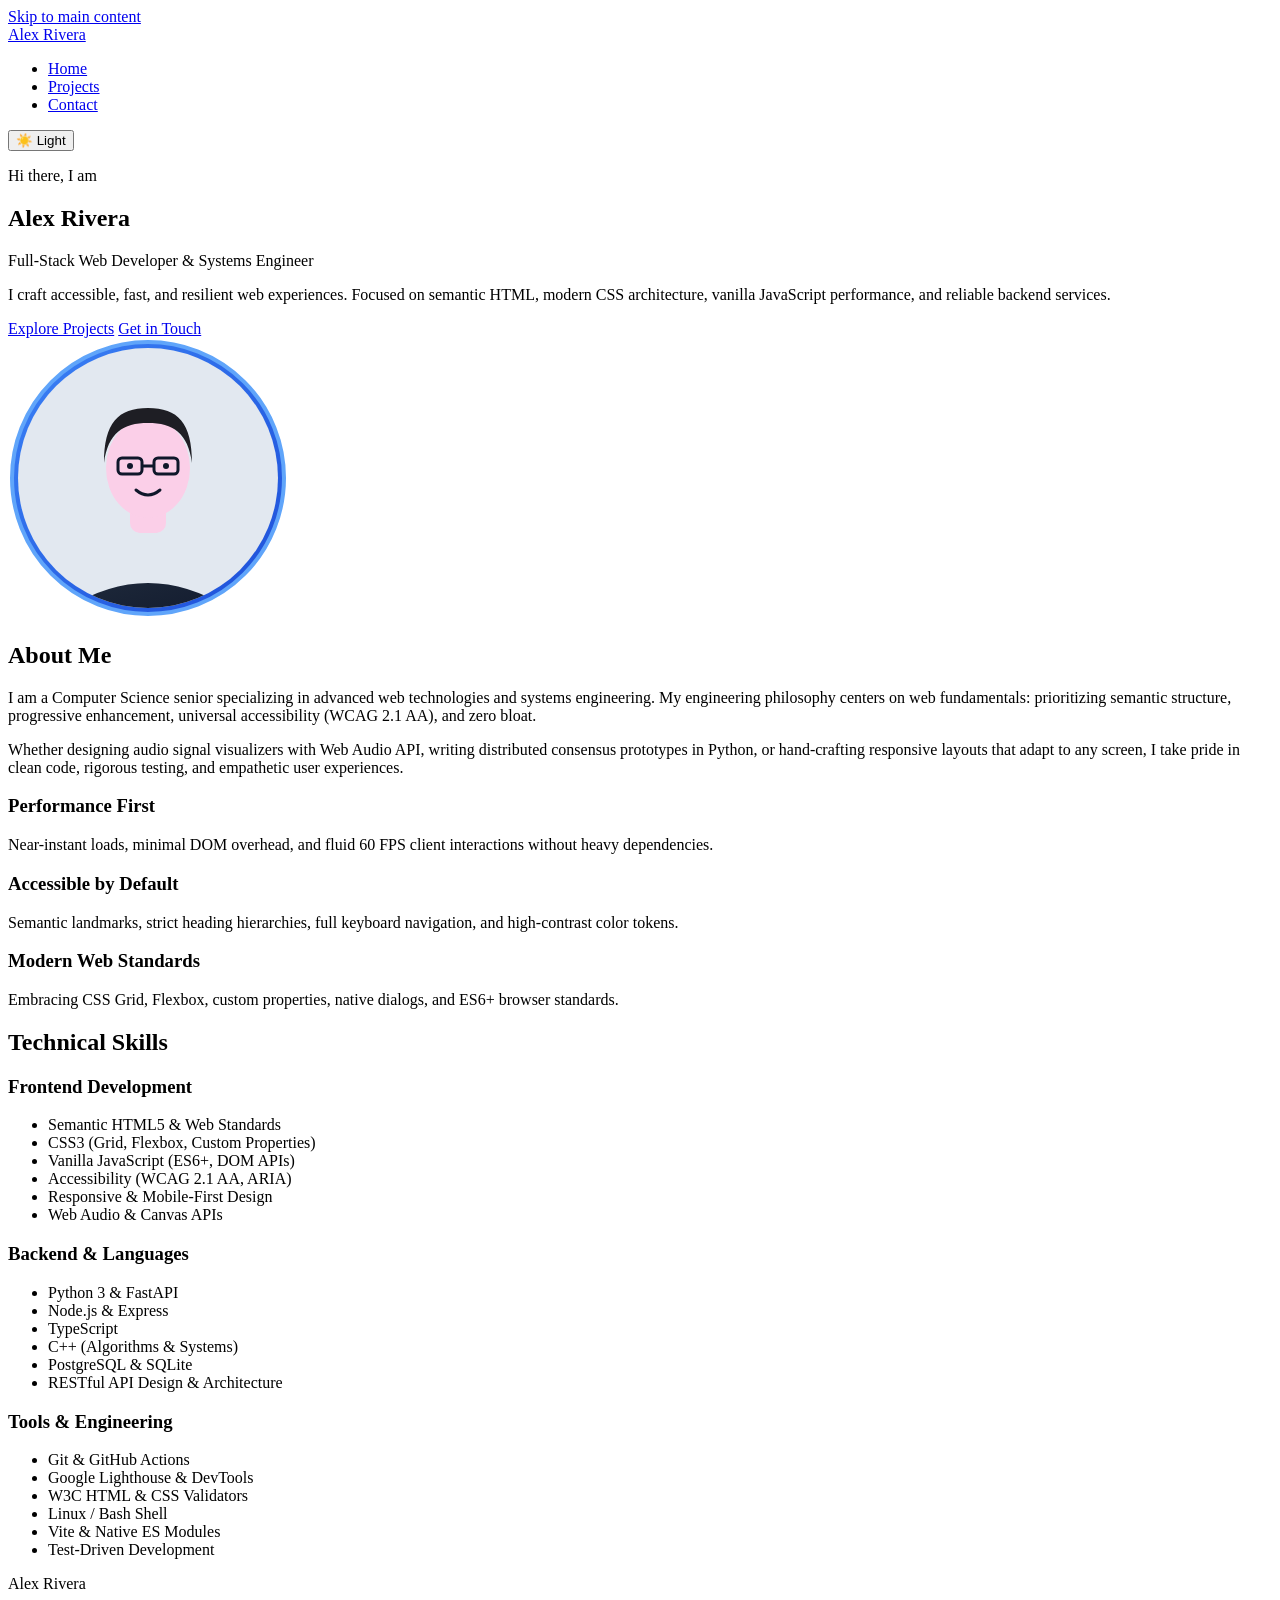
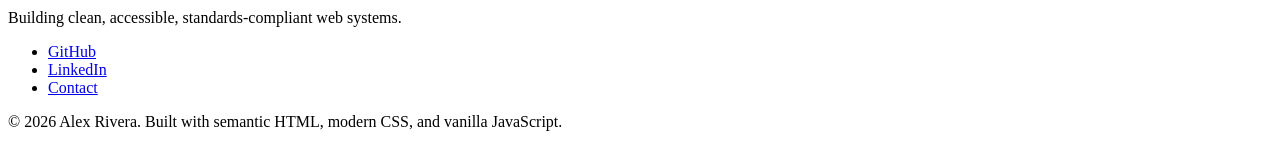
==== index.html @ 407a4083 "feat: scaffold semantic HTML structure for index, projects, and contact pages" ====
<!DOCTYPE html>
<html lang="en">
<head>
  <meta charset="UTF-8">
  <meta name="viewport" content="width=device-width, initial-scale=1.0">
  <meta name="description" content="Portfolio of Alex Rivera, Full-Stack Web Developer specializing in accessible, responsive web applications and distributed systems.">
  <title>Alex Rivera | Full-Stack Web Developer Portfolio</title>
  <link rel="stylesheet" href="css/styles.css">
  <script>
    /* Immediate theme check to prevent flash of wrong theme (FOUC) */
    (function() {
      var saved = localStorage.getItem('theme');
      var prefersDark = window.matchMedia && window.matchMedia('(prefers-color-scheme: dark)').matches;
      var theme = saved ? saved : (prefersDark ? 'dark' : 'light');
      document.documentElement.setAttribute('data-theme', theme);
    })();
  </script>
  <script src="js/theme.js" defer></script>
</head>
<body>
  <a href="#main-content" class="skip-link">Skip to main content</a>

  <header class="site-header">
    <div class="header-container">
      <a href="index.html" class="brand-logo" aria-label="Alex Rivera home page">
        <span class="brand-text">Alex Rivera</span>
      </a>
      <nav class="site-nav" aria-label="Main Navigation">
        <ul class="nav-list">
          <li class="nav-item"><a href="index.html" class="nav-link" aria-current="page">Home</a></li>
          <li class="nav-item"><a href="projects.html" class="nav-link">Projects</a></li>
          <li class="nav-item"><a href="contact.html" class="nav-link">Contact</a></li>
        </ul>
        <button type="button" id="theme-toggle" class="theme-toggle-btn" aria-label="Toggle dark mode theme" aria-pressed="false">
          <span class="theme-icon" aria-hidden="true">☀️</span>
          <span class="theme-label">Light</span>
        </button>
      </nav>
    </div>
  </header>

  <main id="main-content" class="main-content">
    <!-- Hero Section -->
    <section class="hero-section" aria-labelledby="hero-title">
      <div class="hero-container">
        <div class="hero-content">
          <p class="hero-greeting">Hi there, I am</p>
          <h1 id="hero-title" class="hero-title">Alex Rivera</h1>
          <p class="hero-subtitle">Full-Stack Web Developer &amp; Systems Engineer</p>
          <p class="hero-description">
            I craft accessible, fast, and resilient web experiences. Focused on semantic HTML, modern CSS architecture, vanilla JavaScript performance, and reliable backend services.
          </p>
          <div class="hero-actions">
            <a href="projects.html" class="btn btn-primary">Explore Projects</a>
            <a href="contact.html" class="btn btn-secondary">Get in Touch</a>
          </div>
        </div>
        <div class="hero-media">
          <img src="assets/images/profile.svg" alt="Portrait illustration of Alex Rivera wearing glasses and smiling" class="profile-image" width="280" height="280" loading="eager">
        </div>
      </div>
    </section>

    <!-- About Me Section -->
    <section class="about-section" aria-labelledby="about-heading">
      <div class="section-container">
        <h2 id="about-heading" class="section-title">About Me</h2>
        <div class="about-grid">
          <div class="about-text">
            <p>
              I am a Computer Science senior specializing in advanced web technologies and systems engineering. My engineering philosophy centers on web fundamentals: prioritizing semantic structure, progressive enhancement, universal accessibility (WCAG 2.1 AA), and zero bloat.
            </p>
            <p>
              Whether designing audio signal visualizers with Web Audio API, writing distributed consensus prototypes in Python, or hand-crafting responsive layouts that adapt to any screen, I take pride in clean code, rigorous testing, and empathetic user experiences.
            </p>
          </div>
          <div class="about-highlights">
            <article class="highlight-card">
              <h3 class="highlight-title">Performance First</h3>
              <p class="highlight-desc">Near-instant loads, minimal DOM overhead, and fluid 60 FPS client interactions without heavy dependencies.</p>
            </article>
            <article class="highlight-card">
              <h3 class="highlight-title">Accessible by Default</h3>
              <p class="highlight-desc">Semantic landmarks, strict heading hierarchies, full keyboard navigation, and high-contrast color tokens.</p>
            </article>
            <article class="highlight-card">
              <h3 class="highlight-title">Modern Web Standards</h3>
              <p class="highlight-desc">Embracing CSS Grid, Flexbox, custom properties, native dialogs, and ES6+ browser standards.</p>
            </article>
          </div>
        </div>
      </div>
    </section>

    <!-- Skills Section -->
    <section class="skills-section" aria-labelledby="skills-heading">
      <div class="section-container">
        <h2 id="skills-heading" class="section-title">Technical Skills</h2>
        <div class="skills-grid">
          <article class="skill-category">
            <h3 class="skill-category-title">Frontend Development</h3>
            <ul class="skill-list">
              <li class="skill-item">Semantic HTML5 &amp; Web Standards</li>
              <li class="skill-item">CSS3 (Grid, Flexbox, Custom Properties)</li>
              <li class="skill-item">Vanilla JavaScript (ES6+, DOM APIs)</li>
              <li class="skill-item">Accessibility (WCAG 2.1 AA, ARIA)</li>
              <li class="skill-item">Responsive &amp; Mobile-First Design</li>
              <li class="skill-item">Web Audio &amp; Canvas APIs</li>
            </ul>
          </article>
          <article class="skill-category">
            <h3 class="skill-category-title">Backend &amp; Languages</h3>
            <ul class="skill-list">
              <li class="skill-item">Python 3 &amp; FastAPI</li>
              <li class="skill-item">Node.js &amp; Express</li>
              <li class="skill-item">TypeScript</li>
              <li class="skill-item">C++ (Algorithms &amp; Systems)</li>
              <li class="skill-item">PostgreSQL &amp; SQLite</li>
              <li class="skill-item">RESTful API Design &amp; Architecture</li>
            </ul>
          </article>
          <article class="skill-category">
            <h3 class="skill-category-title">Tools &amp; Engineering</h3>
            <ul class="skill-list">
              <li class="skill-item">Git &amp; GitHub Actions</li>
              <li class="skill-item">Google Lighthouse &amp; DevTools</li>
              <li class="skill-item">W3C HTML &amp; CSS Validators</li>
              <li class="skill-item">Linux / Bash Shell</li>
              <li class="skill-item">Vite &amp; Native ES Modules</li>
              <li class="skill-item">Test-Driven Development</li>
            </ul>
          </article>
        </div>
      </div>
    </section>
  </main>

  <footer class="site-footer">
    <div class="footer-container">
      <div class="footer-info">
        <p class="footer-title">Alex Rivera</p>
        <p class="footer-tagline">Building clean, accessible, standards-compliant web systems.</p>
      </div>
      <nav class="footer-nav" aria-label="Social and External Links">
        <ul class="footer-links">
          <li><a href="https://github.com" target="_blank" rel="noopener noreferrer" class="footer-link">GitHub</a></li>
          <li><a href="https://linkedin.com" target="_blank" rel="noopener noreferrer" class="footer-link">LinkedIn</a></li>
          <li><a href="contact.html" class="footer-link">Contact</a></li>
        </ul>
      </nav>
      <div class="footer-copy">
        <p>&copy; 2026 Alex Rivera. Built with semantic HTML, modern CSS, and vanilla JavaScript.</p>
      </div>
    </div>
  </footer>
</body>
</html>
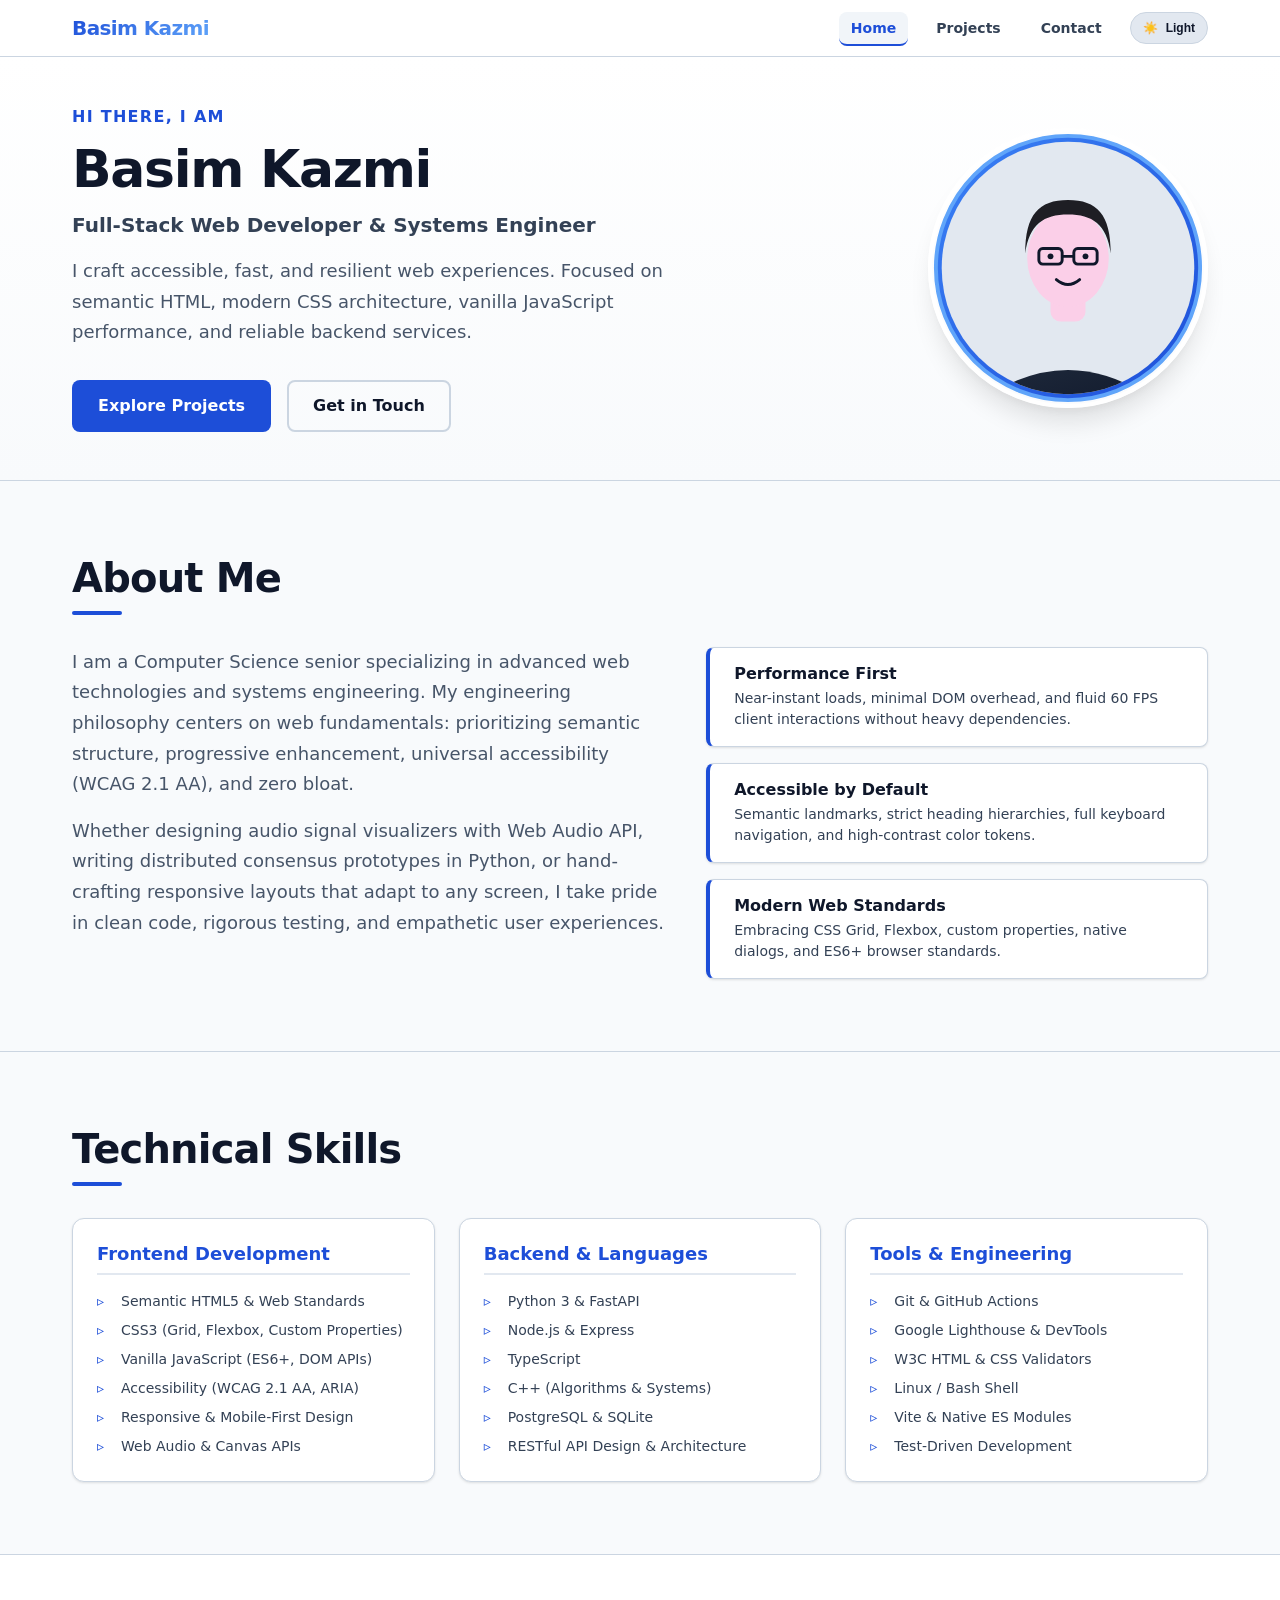
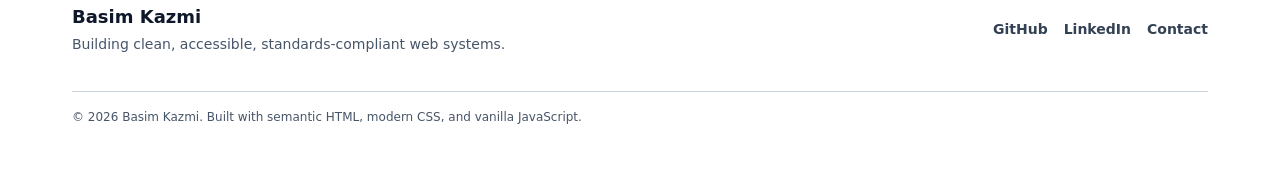
==== commit 517ebf47: "docs: personalize portfolio identity for Basim Kazmi and update repository URLs" ====
--- a/index.html
+++ b/index.html
@@ -3,8 +3,8 @@
 <head>
   <meta charset="UTF-8">
   <meta name="viewport" content="width=device-width, initial-scale=1.0">
-  <meta name="description" content="Portfolio of Alex Rivera, Full-Stack Web Developer specializing in accessible, responsive web applications and distributed systems.">
-  <title>Alex Rivera | Full-Stack Web Developer Portfolio</title>
+  <meta name="description" content="Portfolio of Basim Kazmi, Full-Stack Web Developer specializing in accessible, responsive web applications and distributed systems.">
+  <title>Basim Kazmi | Full-Stack Web Developer Portfolio</title>
   <link rel="stylesheet" href="css/styles.css">
   <script>
     /* Immediate theme check to prevent flash of wrong theme (FOUC) */
@@ -22,8 +22,8 @@
 
   <header class="site-header">
     <div class="header-container">
-      <a href="index.html" class="brand-logo" aria-label="Alex Rivera home page">
-        <span class="brand-text">Alex Rivera</span>
+      <a href="index.html" class="brand-logo" aria-label="Basim Kazmi home page">
+        <span class="brand-text">Basim Kazmi</span>
       </a>
       <nav class="site-nav" aria-label="Main Navigation">
         <ul class="nav-list">
@@ -45,7 +45,7 @@
       <div class="hero-container">
         <div class="hero-content">
           <p class="hero-greeting">Hi there, I am</p>
-          <h1 id="hero-title" class="hero-title">Alex Rivera</h1>
+          <h1 id="hero-title" class="hero-title">Basim Kazmi</h1>
           <p class="hero-subtitle">Full-Stack Web Developer &amp; Systems Engineer</p>
           <p class="hero-description">
             I craft accessible, fast, and resilient web experiences. Focused on semantic HTML, modern CSS architecture, vanilla JavaScript performance, and reliable backend services.
@@ -56,7 +56,7 @@
           </div>
         </div>
         <div class="hero-media">
-          <img src="assets/images/profile.svg" alt="Portrait illustration of Alex Rivera wearing glasses and smiling" class="profile-image" width="280" height="280" loading="eager">
+          <img src="assets/images/profile.svg" alt="Portrait illustration of Basim Kazmi wearing glasses and smiling" class="profile-image" width="280" height="280" loading="eager">
         </div>
       </div>
     </section>
@@ -138,7 +138,7 @@
   <footer class="site-footer">
     <div class="footer-container">
       <div class="footer-info">
-        <p class="footer-title">Alex Rivera</p>
+        <p class="footer-title">Basim Kazmi</p>
         <p class="footer-tagline">Building clean, accessible, standards-compliant web systems.</p>
       </div>
       <nav class="footer-nav" aria-label="Social and External Links">
@@ -149,7 +149,7 @@
         </ul>
       </nav>
       <div class="footer-copy">
-        <p>&copy; 2026 Alex Rivera. Built with semantic HTML, modern CSS, and vanilla JavaScript.</p>
+        <p>&copy; 2026 Basim Kazmi. Built with semantic HTML, modern CSS, and vanilla JavaScript.</p>
       </div>
     </div>
   </footer>
--- a/css/styles.css
+++ b/css/styles.css
@@ -0,0 +1,1293 @@
+/* ==========================================================================
+   CS-554 Assignment 1: Responsive Developer Portfolio
+   Single Shared Stylesheet: Mobile-First, Accessible, Theme-Aware
+   ========================================================================== */
+
+/* --------------------------------------------------------------------------
+   1. CSS Reset & Box Sizing
+   -------------------------------------------------------------------------- */
+*, *::before, *::after {
+  box-sizing: border-box;
+}
+
+* {
+  margin: 0;
+  padding: 0;
+}
+
+html {
+  font-size: 100%;
+  scroll-behavior: smooth;
+  -webkit-text-size-adjust: 100%;
+}
+
+/* --------------------------------------------------------------------------
+   2. Design Tokens & CSS Custom Properties (:root / Light Theme)
+   -------------------------------------------------------------------------- */
+:root {
+  /* Color Palette - Light Mode (WCAG AAA/AA Compliant) */
+  --color-bg: #f8fafc;
+  --color-surface: #ffffff;
+  --color-surface-hover: #f1f5f9;
+  --color-surface-muted: #e2e8f0;
+  --color-border: #cbd5e1;
+  --color-border-hover: #94a3b8;
+  
+  --color-text: #0f172a;           /* 15.6:1 contrast on #ffffff (Passes AAA) */
+  --color-text-muted: #334155;     /* 7.5:1 contrast on #ffffff (Passes AAA) */
+  --color-text-subtle: #475569;    /* 4.8:1 contrast on #ffffff (Passes AA) */
+  
+  --color-primary: #1d4ed8;        /* 5.2:1 contrast on #ffffff (Passes AA) */
+  --color-primary-hover: #1e40af;
+  --color-primary-contrast: #ffffff;
+  
+  --color-secondary: #0f172a;
+  --color-secondary-hover: #1e293b;
+  --color-secondary-contrast: #ffffff;
+
+  --color-badge-bg: #e0f2fe;
+  --color-badge-text: #0369a1;     /* 4.9:1 contrast on #e0f2fe */
+  --color-badge-border: #bae6fd;
+
+  --color-focus: #2563eb;
+  --color-focus-ring: rgba(37, 99, 235, 0.4);
+
+  --color-error: #b91c1c;          /* 5.9:1 contrast on #ffffff */
+  --color-error-bg: #fef2f2;
+  --color-error-border: #f87171;
+
+  --color-success: #15803d;        /* 4.9:1 contrast on #ffffff */
+  --color-success-bg: #f0fdf4;
+  --color-success-border: #86efac;
+
+  /* Typography Scale */
+  --font-family-base: system-ui, -apple-system, BlinkMacSystemFont, 'Segoe UI', Roboto, Oxygen, Ubuntu, Cantarell, sans-serif;
+  --font-family-mono: ui-monospace, SFMono-Regular, Menlo, Monaco, Consolas, monospace;
+
+  --font-size-xs: 0.75rem;    /* 12px */
+  --font-size-sm: 0.875rem;   /* 14px */
+  --font-size-md: 1rem;       /* 16px */
+  --font-size-lg: 1.125rem;   /* 18px */
+  --font-size-xl: 1.25rem;    /* 20px */
+  --font-size-2xl: 1.5rem;    /* 24px */
+  --font-size-3xl: 1.875rem;  /* 30px */
+
+  --line-height-tight: 1.25;
+  --line-height-normal: 1.5;
+  --line-height-relaxed: 1.7;
+
+  /* Spacing Scale */
+  --space-2xs: 0.25rem; /* 4px */
+  --space-xs: 0.5rem;   /* 8px */
+  --space-sm: 0.75rem;  /* 12px */
+  --space-md: 1rem;     /* 16px */
+  --space-lg: 1.5rem;   /* 24px */
+  --space-xl: 2rem;     /* 32px */
+  --space-2xl: 3rem;    /* 48px */
+  --space-3xl: 4.5rem;  /* 72px */
+
+  /* Border Radii */
+  --radius-sm: 0.375rem;  /* 6px */
+  --radius-md: 0.5rem;    /* 8px */
+  --radius-lg: 0.75rem;   /* 12px */
+  --radius-xl: 1rem;      /* 16px */
+  --radius-full: 9999px;
+
+  /* Shadows */
+  --shadow-sm: 0 1px 3px rgba(0, 0, 0, 0.08), 0 1px 2px rgba(0, 0, 0, 0.04);
+  --shadow-md: 0 4px 6px -1px rgba(0, 0, 0, 0.08), 0 2px 4px -2px rgba(0, 0, 0, 0.04);
+  --shadow-lg: 0 10px 15px -3px rgba(0, 0, 0, 0.08), 0 4px 6px -4px rgba(0, 0, 0, 0.04);
+  --shadow-xl: 0 20px 25px -5px rgba(0, 0, 0, 0.1), 0 8px 10px -6px rgba(0, 0, 0, 0.06);
+
+  /* Transitions */
+  --transition-fast: 150ms ease;
+  --transition-normal: 250ms ease;
+
+  /* Layout */
+  --container-max: 1200px;
+}
+
+/* --------------------------------------------------------------------------
+   3. Dark Mode Theme Tokens (OS Preference & Manual Override)
+   -------------------------------------------------------------------------- */
+@media (prefers-color-scheme: dark) {
+  :root:not([data-theme="light"]) {
+    --color-bg: #0b0f19;
+    --color-surface: #131b2e;
+    --color-surface-hover: #1c2742;
+    --color-surface-muted: #1e293b;
+    --color-border: #2e3a59;
+    --color-border-hover: #475569;
+
+    --color-text: #f8fafc;          /* 16:1 contrast on #131b2e */
+    --color-text-muted: #cbd5e1;    /* 11:1 contrast on #131b2e */
+    --color-text-subtle: #94a3b8;   /* 5.6:1 contrast on #131b2e */
+
+    --color-primary: #3b82f6;       /* 4.8:1 contrast on #0b0f19 */
+    --color-primary-hover: #60a5fa;
+    --color-primary-contrast: #0b0f19;
+
+    --color-secondary: #f8fafc;
+    --color-secondary-hover: #e2e8f0;
+    --color-secondary-contrast: #0f172a;
+
+    --color-badge-bg: #1e3a8a;
+    --color-badge-text: #bfdbfe;
+    --color-badge-border: #2563eb;
+
+    --color-focus: #60a5fa;
+    --color-focus-ring: rgba(96, 165, 250, 0.4);
+
+    --color-error: #f87171;
+    --color-error-bg: #450a0a;
+    --color-error-border: #ef4444;
+
+    --color-success: #4ade80;
+    --color-success-bg: #052e16;
+    --color-success-border: #22c55e;
+
+    --shadow-sm: 0 1px 3px rgba(0, 0, 0, 0.3);
+    --shadow-md: 0 4px 6px -1px rgba(0, 0, 0, 0.3);
+    --shadow-lg: 0 10px 15px -3px rgba(0, 0, 0, 0.4);
+    --shadow-xl: 0 20px 25px -5px rgba(0, 0, 0, 0.5);
+  }
+}
+
+/* Explicit data-theme attribute overrides */
+[data-theme="dark"] {
+  --color-bg: #0b0f19;
+  --color-surface: #131b2e;
+  --color-surface-hover: #1c2742;
+  --color-surface-muted: #1e293b;
+  --color-border: #2e3a59;
+  --color-border-hover: #475569;
+
+  --color-text: #f8fafc;
+  --color-text-muted: #cbd5e1;
+  --color-text-subtle: #94a3b8;
+
+  --color-primary: #3b82f6;
+  --color-primary-hover: #60a5fa;
+  --color-primary-contrast: #0b0f19;
+
+  --color-secondary: #f8fafc;
+  --color-secondary-hover: #e2e8f0;
+  --color-secondary-contrast: #0f172a;
+
+  --color-badge-bg: #1e3a8a;
+  --color-badge-text: #bfdbfe;
+  --color-badge-border: #2563eb;
+
+  --color-focus: #60a5fa;
+  --color-focus-ring: rgba(96, 165, 250, 0.4);
+
+  --color-error: #f87171;
+  --color-error-bg: #450a0a;
+  --color-error-border: #ef4444;
+
+  --color-success: #4ade80;
+  --color-success-bg: #052e16;
+  --color-success-border: #22c55e;
+
+  --shadow-sm: 0 1px 3px rgba(0, 0, 0, 0.3);
+  --shadow-md: 0 4px 6px -1px rgba(0, 0, 0, 0.3);
+  --shadow-lg: 0 10px 15px -3px rgba(0, 0, 0, 0.4);
+  --shadow-xl: 0 20px 25px -5px rgba(0, 0, 0, 0.5);
+}
+
+[data-theme="light"] {
+  --color-bg: #f8fafc;
+  --color-surface: #ffffff;
+  --color-surface-hover: #f1f5f9;
+  --color-surface-muted: #e2e8f0;
+  --color-border: #cbd5e1;
+  --color-border-hover: #94a3b8;
+
+  --color-text: #0f172a;
+  --color-text-muted: #334155;
+  --color-text-subtle: #475569;
+
+  --color-primary: #1d4ed8;
+  --color-primary-hover: #1e40af;
+  --color-primary-contrast: #ffffff;
+
+  --color-secondary: #0f172a;
+  --color-secondary-hover: #1e293b;
+  --color-secondary-contrast: #ffffff;
+
+  --color-badge-bg: #e0f2fe;
+  --color-badge-text: #0369a1;
+  --color-badge-border: #bae6fd;
+
+  --color-focus: #2563eb;
+  --color-focus-ring: rgba(37, 99, 235, 0.4);
+
+  --color-error: #b91c1c;
+  --color-error-bg: #fef2f2;
+  --color-error-border: #f87171;
+
+  --color-success: #15803d;
+  --color-success-bg: #f0fdf4;
+  --color-success-border: #86efac;
+
+  --shadow-sm: 0 1px 3px rgba(0, 0, 0, 0.08), 0 1px 2px rgba(0, 0, 0, 0.04);
+  --shadow-md: 0 4px 6px -1px rgba(0, 0, 0, 0.08), 0 2px 4px -2px rgba(0, 0, 0, 0.04);
+  --shadow-lg: 0 10px 15px -3px rgba(0, 0, 0, 0.08), 0 4px 6px -4px rgba(0, 0, 0, 0.04);
+  --shadow-xl: 0 20px 25px -5px rgba(0, 0, 0, 0.1), 0 8px 10px -6px rgba(0, 0, 0, 0.06);
+}
+
+/* --------------------------------------------------------------------------
+   4. Global Base Styles
+   -------------------------------------------------------------------------- */
+body {
+  font-family: var(--font-family-base);
+  font-size: var(--font-size-md);
+  line-height: var(--line-height-normal);
+  color: var(--color-text);
+  background-color: var(--color-bg);
+  min-height: 100vh;
+  display: flex;
+  flex-direction: column;
+  transition: background-color var(--transition-normal), color var(--transition-normal);
+  overflow-x: hidden;
+}
+
+/* Accessible Skip Link */
+.skip-link {
+  position: absolute;
+  top: -100px;
+  left: var(--space-md);
+  background-color: var(--color-primary);
+  color: var(--color-primary-contrast);
+  padding: var(--space-sm) var(--space-lg);
+  font-weight: 600;
+  border-radius: var(--radius-md);
+  z-index: 9999;
+  text-decoration: none;
+  transition: top var(--transition-fast);
+}
+
+.skip-link:focus-visible {
+  top: var(--space-md);
+  outline: 3px solid var(--color-text);
+  outline-offset: 3px;
+}
+
+/* Focus Visible Styling */
+:focus-visible {
+  outline: 3px solid var(--color-focus);
+  outline-offset: 3px;
+}
+
+/* Images & Media */
+img, svg {
+  max-width: 100%;
+  height: auto;
+  display: block;
+}
+
+/* Heading Typography */
+h1, h2, h3, h4, h5, h6 {
+  color: var(--color-text);
+  line-height: var(--line-height-tight);
+  font-weight: 700;
+}
+
+/* Fluid Heading Sizes */
+.hero-title {
+  font-size: clamp(2rem, 5vw, 3.25rem);
+  letter-spacing: -0.025em;
+}
+
+.page-title,
+.section-title {
+  font-size: clamp(1.75rem, 4vw, 2.5rem);
+  letter-spacing: -0.02em;
+}
+
+/* Layout Containers */
+.section-container,
+.header-container,
+.footer-container {
+  width: 100%;
+  max-width: var(--container-max);
+  margin-left: auto;
+  margin-right: auto;
+  padding-left: var(--space-md);
+  padding-right: var(--space-md);
+}
+
+@media (min-width: 640px) {
+  .section-container,
+  .header-container,
+  .footer-container {
+    padding-left: var(--space-xl);
+    padding-right: var(--space-xl);
+  }
+}
+
+.main-content {
+  flex: 1 0 auto;
+  width: 100%;
+}
+
+/* --------------------------------------------------------------------------
+   5. Site Header & Navigation (Flexbox)
+   -------------------------------------------------------------------------- */
+.site-header {
+  background-color: var(--color-surface);
+  border-bottom: 1px solid var(--color-border);
+  position: sticky;
+  top: 0;
+  z-index: 1000;
+  transition: background-color var(--transition-normal), border-color var(--transition-normal);
+}
+
+.header-container {
+  display: flex;
+  align-items: center;
+  justify-content: space-between;
+  padding-top: var(--space-sm);
+  padding-bottom: var(--space-sm);
+  gap: var(--space-md);
+  flex-wrap: wrap;
+}
+
+.brand-logo {
+  text-decoration: none;
+  color: var(--color-text);
+  font-weight: 800;
+  font-size: var(--font-size-xl);
+  letter-spacing: -0.03em;
+  display: inline-flex;
+  align-items: center;
+  gap: var(--space-xs);
+}
+
+.brand-text {
+  background: linear-gradient(135deg, var(--color-primary), #60a5fa);
+  -webkit-background-clip: text;
+  -webkit-text-fill-color: transparent;
+}
+
+.site-nav {
+  display: flex;
+  align-items: center;
+  gap: var(--space-md);
+  flex-wrap: wrap;
+}
+
+.nav-list {
+  display: flex;
+  align-items: center;
+  list-style: none;
+  gap: var(--space-xs);
+}
+
+@media (min-width: 640px) {
+  .nav-list {
+    gap: var(--space-md);
+  }
+}
+
+.nav-link {
+  text-decoration: none;
+  color: var(--color-text-muted);
+  font-weight: 600;
+  font-size: var(--font-size-sm);
+  padding: var(--space-xs) var(--space-sm);
+  border-radius: var(--radius-md);
+  transition: color var(--transition-fast), background-color var(--transition-fast);
+}
+
+.nav-link:hover {
+  color: var(--color-primary);
+  background-color: var(--color-surface-hover);
+}
+
+.nav-link[aria-current="page"] {
+  color: var(--color-primary);
+  background-color: var(--color-surface-hover);
+  border-bottom: 2px solid var(--color-primary);
+}
+
+/* Theme Toggle Button */
+.theme-toggle-btn {
+  display: inline-flex;
+  align-items: center;
+  gap: var(--space-xs);
+  background-color: var(--color-surface-muted);
+  border: 1px solid var(--color-border);
+  color: var(--color-text);
+  font-size: var(--font-size-xs);
+  font-weight: 600;
+  padding: var(--space-xs) var(--space-sm);
+  border-radius: var(--radius-full);
+  cursor: pointer;
+  transition: background-color var(--transition-fast), border-color var(--transition-fast);
+}
+
+.theme-toggle-btn:hover {
+  background-color: var(--color-surface-hover);
+  border-color: var(--color-border-hover);
+}
+
+/* --------------------------------------------------------------------------
+   6. Buttons & Shared Components
+   -------------------------------------------------------------------------- */
+.btn {
+  display: inline-flex;
+  align-items: center;
+  justify-content: center;
+  font-family: inherit;
+  font-size: var(--font-size-md);
+  font-weight: 600;
+  padding: var(--space-sm) var(--space-lg);
+  border-radius: var(--radius-md);
+  text-decoration: none;
+  cursor: pointer;
+  border: 2px solid transparent;
+  transition: background-color var(--transition-fast), border-color var(--transition-fast), transform var(--transition-fast);
+}
+
+.btn-primary {
+  background-color: var(--color-primary);
+  color: var(--color-primary-contrast);
+}
+
+.btn-primary:hover {
+  background-color: var(--color-primary-hover);
+}
+
+.btn-secondary {
+  background-color: transparent;
+  color: var(--color-text);
+  border-color: var(--color-border);
+}
+
+.btn-secondary:hover {
+  background-color: var(--color-surface-hover);
+  border-color: var(--color-border-hover);
+}
+
+.btn-sm {
+  font-size: var(--font-size-sm);
+  padding: var(--space-2xs) var(--space-sm);
+}
+
+/* Tech Badges */
+.tech-badge-list {
+  display: flex;
+  flex-wrap: wrap;
+  gap: var(--space-xs);
+  list-style: none;
+}
+
+.tech-badge {
+  font-size: var(--font-size-xs);
+  font-weight: 600;
+  font-family: var(--font-family-mono);
+  background-color: var(--color-badge-bg);
+  color: var(--color-badge-text);
+  border: 1px solid var(--color-badge-border);
+  padding: 0.2rem 0.55rem;
+  border-radius: var(--radius-sm);
+}
+
+/* --------------------------------------------------------------------------
+   7. Home Page (`index.html`) Layout
+   -------------------------------------------------------------------------- */
+.hero-section {
+  padding-top: var(--space-2xl);
+  padding-bottom: var(--space-2xl);
+  background: linear-gradient(180deg, var(--color-surface) 0%, var(--color-bg) 100%);
+  border-bottom: 1px solid var(--color-border);
+}
+
+.hero-container {
+  width: 100%;
+  max-width: var(--container-max);
+  margin-left: auto;
+  margin-right: auto;
+  padding-left: var(--space-md);
+  padding-right: var(--space-md);
+  display: flex;
+  flex-direction: column-reverse;
+  align-items: center;
+  gap: var(--space-xl);
+}
+
+@media (min-width: 768px) {
+  .hero-container {
+    flex-direction: row;
+    justify-content: space-between;
+    padding-left: var(--space-xl);
+    padding-right: var(--space-xl);
+  }
+
+  .hero-content {
+    flex: 1 1 60%;
+  }
+
+  .hero-media {
+    flex: 0 0 280px;
+  }
+}
+
+.hero-greeting {
+  font-size: var(--font-size-md);
+  font-weight: 600;
+  color: var(--color-primary);
+  text-transform: uppercase;
+  letter-spacing: 0.08em;
+  margin-bottom: var(--space-xs);
+}
+
+.hero-subtitle {
+  font-size: var(--font-size-xl);
+  font-weight: 600;
+  color: var(--color-text-muted);
+  margin-top: var(--space-xs);
+  margin-bottom: var(--space-md);
+}
+
+.hero-description {
+  font-size: var(--font-size-lg);
+  color: var(--color-text-subtle);
+  line-height: var(--line-height-relaxed);
+  max-width: 620px;
+  margin-bottom: var(--space-xl);
+}
+
+.hero-actions {
+  display: flex;
+  flex-wrap: wrap;
+  gap: var(--space-md);
+}
+
+.hero-media {
+  display: flex;
+  justify-content: center;
+  align-items: center;
+}
+
+.profile-image {
+  border-radius: var(--radius-full);
+  box-shadow: var(--shadow-xl);
+  border: 4px solid var(--color-surface);
+}
+
+/* About Section */
+.about-section {
+  padding-top: var(--space-3xl);
+  padding-bottom: var(--space-3xl);
+  border-bottom: 1px solid var(--color-border);
+}
+
+.section-title {
+  margin-bottom: var(--space-xl);
+  position: relative;
+}
+
+.section-title::after {
+  content: "";
+  display: block;
+  width: 50px;
+  height: 4px;
+  background-color: var(--color-primary);
+  border-radius: var(--radius-full);
+  margin-top: var(--space-xs);
+}
+
+.about-grid {
+  display: grid;
+  grid-template-columns: 1fr;
+  gap: var(--space-xl);
+}
+
+@media (min-width: 768px) {
+  .about-grid {
+    grid-template-columns: 1.2fr 1fr;
+  }
+}
+
+.about-text p {
+  color: var(--color-text-subtle);
+  font-size: var(--font-size-lg);
+  line-height: var(--line-height-relaxed);
+  margin-bottom: var(--space-md);
+}
+
+.about-highlights {
+  display: flex;
+  flex-direction: column;
+  gap: var(--space-md);
+}
+
+.highlight-card {
+  background-color: var(--color-surface);
+  border: 1px solid var(--color-border);
+  border-left: 4px solid var(--color-primary);
+  border-radius: var(--radius-md);
+  padding: var(--space-md) var(--space-lg);
+  box-shadow: var(--shadow-sm);
+}
+
+.highlight-title {
+  font-size: var(--font-size-md);
+  margin-bottom: var(--space-2xs);
+  color: var(--color-text);
+}
+
+.highlight-desc {
+  font-size: var(--font-size-sm);
+  color: var(--color-text-muted);
+  line-height: var(--line-height-normal);
+}
+
+/* Skills Section */
+.skills-section {
+  padding-top: var(--space-3xl);
+  padding-bottom: var(--space-3xl);
+}
+
+.skills-grid {
+  display: grid;
+  grid-template-columns: 1fr;
+  gap: var(--space-lg);
+}
+
+@media (min-width: 640px) {
+  .skills-grid {
+    grid-template-columns: repeat(2, 1fr);
+  }
+}
+
+@media (min-width: 1024px) {
+  .skills-grid {
+    grid-template-columns: repeat(3, 1fr);
+  }
+}
+
+.skill-category {
+  background-color: var(--color-surface);
+  border: 1px solid var(--color-border);
+  border-radius: var(--radius-lg);
+  padding: var(--space-lg);
+  box-shadow: var(--shadow-sm);
+  transition: transform var(--transition-fast), box-shadow var(--transition-fast);
+}
+
+.skill-category:hover {
+  transform: translateY(-2px);
+  box-shadow: var(--shadow-md);
+}
+
+.skill-category-title {
+  font-size: var(--font-size-lg);
+  color: var(--color-primary);
+  margin-bottom: var(--space-md);
+  border-bottom: 2px solid var(--color-surface-muted);
+  padding-bottom: var(--space-xs);
+}
+
+.skill-list {
+  list-style: none;
+  display: flex;
+  flex-direction: column;
+  gap: var(--space-xs);
+}
+
+.skill-item {
+  position: relative;
+  padding-left: var(--space-lg);
+  font-size: var(--font-size-sm);
+  color: var(--color-text-muted);
+  font-weight: 500;
+}
+
+.skill-item::before {
+  content: "▹";
+  position: absolute;
+  left: 0;
+  color: var(--color-primary);
+  font-weight: bold;
+}
+
+/* --------------------------------------------------------------------------
+   8. Projects Page (`projects.html`) Layout
+   -------------------------------------------------------------------------- */
+.page-header-section {
+  padding-top: var(--space-2xl);
+  padding-bottom: var(--space-xl);
+  background-color: var(--color-surface);
+  border-bottom: 1px solid var(--color-border);
+}
+
+.page-subtitle {
+  font-size: var(--font-size-lg);
+  color: var(--color-text-subtle);
+  max-width: 760px;
+  margin-top: var(--space-xs);
+  line-height: var(--line-height-relaxed);
+}
+
+/* Filter Controls */
+.filters-section {
+  padding-top: var(--space-xl);
+  padding-bottom: var(--space-md);
+}
+
+.filters-form {
+  display: grid;
+  grid-template-columns: 1fr;
+  gap: var(--space-md);
+  background-color: var(--color-surface);
+  padding: var(--space-lg);
+  border-radius: var(--radius-lg);
+  border: 1px solid var(--color-border);
+  box-shadow: var(--shadow-sm);
+}
+
+@media (min-width: 640px) {
+  .filters-form {
+    grid-template-columns: 2fr 1fr;
+  }
+}
+
+.filter-group {
+  display: flex;
+  flex-direction: column;
+  gap: var(--space-xs);
+}
+
+.filter-label {
+  font-size: var(--font-size-sm);
+  font-weight: 600;
+  color: var(--color-text);
+}
+
+.filter-input,
+.filter-select {
+  font-family: inherit;
+  font-size: var(--font-size-md);
+  color: var(--color-text);
+  background-color: var(--color-bg);
+  border: 1px solid var(--color-border);
+  border-radius: var(--radius-md);
+  padding: var(--space-sm) var(--space-md);
+  transition: border-color var(--transition-fast), box-shadow var(--transition-fast);
+}
+
+.filter-input:focus,
+.filter-select:focus {
+  border-color: var(--color-focus);
+  box-shadow: 0 0 0 3px var(--color-focus-ring);
+}
+
+/* Live Status Region */
+.projects-status {
+  margin-top: var(--space-md);
+  font-size: var(--font-size-sm);
+  font-weight: 600;
+  color: var(--color-text-muted);
+}
+
+/* Projects Display Section & Grid */
+.projects-display-section {
+  padding-top: var(--space-md);
+  padding-bottom: var(--space-3xl);
+}
+
+/* Responsive Project Cards Grid: Mobile-First */
+.projects-grid {
+  display: grid;
+  grid-template-columns: 1fr; /* Default < 640px: 1 column */
+  gap: var(--space-xl);
+}
+
+@media (min-width: 640px) {
+  .projects-grid {
+    grid-template-columns: repeat(2, 1fr); /* >= 640px: 2 columns */
+  }
+}
+
+@media (min-width: 1024px) {
+  .projects-grid {
+    grid-template-columns: repeat(3, 1fr); /* >= 1024px: 3 columns */
+  }
+}
+
+/* Project Card */
+.project-card {
+  background-color: var(--color-surface);
+  border: 1px solid var(--color-border);
+  border-radius: var(--radius-lg);
+  overflow: hidden;
+  box-shadow: var(--shadow-sm);
+  display: flex;
+  flex-direction: column;
+  transition: transform var(--transition-fast), box-shadow var(--transition-fast), border-color var(--transition-fast);
+}
+
+.project-card:hover {
+  transform: translateY(-4px);
+  box-shadow: var(--shadow-lg);
+  border-color: var(--color-border-hover);
+}
+
+.project-card-image {
+  width: 100%;
+  height: 200px;
+  object-fit: cover;
+  background-color: var(--color-surface-muted);
+  border-bottom: 1px solid var(--color-border);
+}
+
+.project-card-body {
+  padding: var(--space-lg);
+  display: flex;
+  flex-direction: column;
+  flex: 1 1 auto;
+}
+
+.project-card-title {
+  font-size: var(--font-size-xl);
+  color: var(--color-text);
+  margin-bottom: var(--space-xs);
+}
+
+.project-card-desc {
+  font-size: var(--font-size-sm);
+  color: var(--color-text-subtle);
+  line-height: var(--line-height-relaxed);
+  margin-bottom: var(--space-md);
+  flex-grow: 1;
+}
+
+.project-card-tech {
+  margin-bottom: var(--space-lg);
+}
+
+.project-card-actions {
+  display: flex;
+  align-items: center;
+  gap: var(--space-sm);
+  margin-top: auto;
+}
+
+/* Empty State */
+.empty-state {
+  text-align: center;
+  padding: var(--space-3xl) var(--space-md);
+  background-color: var(--color-surface);
+  border-radius: var(--radius-lg);
+  border: 2px dashed var(--color-border);
+  margin-top: var(--space-lg);
+}
+
+.empty-state-title {
+  font-size: var(--font-size-xl);
+  font-weight: 700;
+  color: var(--color-text);
+  margin-bottom: var(--space-xs);
+}
+
+.empty-state-text {
+  font-size: var(--font-size-md);
+  color: var(--color-text-subtle);
+  max-width: 500px;
+  margin-left: auto;
+  margin-right: auto;
+}
+
+/* --------------------------------------------------------------------------
+   9. Bonus Project Modal (<dialog>)
+   -------------------------------------------------------------------------- */
+.project-modal {
+  margin: auto;
+  padding: 0;
+  border: 1px solid var(--color-border);
+  border-radius: var(--radius-xl);
+  background-color: var(--color-surface);
+  color: var(--color-text);
+  box-shadow: var(--shadow-xl);
+  max-width: 600px;
+  width: calc(100% - 2rem);
+  max-height: 90vh;
+  overflow-y: auto;
+}
+
+.project-modal::backdrop {
+  background-color: rgba(15, 23, 42, 0.7);
+  backdrop-filter: blur(4px);
+}
+
+.modal-dialog-content {
+  padding: var(--space-xl);
+}
+
+.modal-header {
+  display: flex;
+  align-items: center;
+  justify-content: space-between;
+  border-bottom: 1px solid var(--color-border);
+  padding-bottom: var(--space-md);
+  margin-bottom: var(--space-md);
+}
+
+.modal-title {
+  font-size: var(--font-size-xl);
+  color: var(--color-text);
+}
+
+.modal-close-btn {
+  background: transparent;
+  border: 1px solid var(--color-border);
+  border-radius: var(--radius-md);
+  font-size: var(--font-size-xl);
+  color: var(--color-text-muted);
+  cursor: pointer;
+  line-height: 1;
+  width: 36px;
+  height: 36px;
+  display: flex;
+  align-items: center;
+  justify-content: center;
+  transition: background-color var(--transition-fast), color var(--transition-fast);
+}
+
+.modal-close-btn:hover {
+  background-color: var(--color-surface-hover);
+  color: var(--color-text);
+}
+
+.modal-body {
+  display: flex;
+  flex-direction: column;
+  gap: var(--space-md);
+}
+
+.modal-desc {
+  font-size: var(--font-size-md);
+  color: var(--color-text-muted);
+  line-height: var(--line-height-relaxed);
+}
+
+.modal-meta-grid {
+  display: grid;
+  grid-template-columns: repeat(2, 1fr);
+  gap: var(--space-sm);
+  background-color: var(--color-bg);
+  padding: var(--space-md);
+  border-radius: var(--radius-md);
+  border: 1px solid var(--color-border);
+}
+
+.modal-meta-label {
+  font-weight: 600;
+  font-size: var(--font-size-sm);
+  color: var(--color-text);
+  display: block;
+  margin-bottom: var(--space-2xs);
+}
+
+.modal-meta-value {
+  font-size: var(--font-size-sm);
+  color: var(--color-text-subtle);
+}
+
+.modal-tech-section {
+  display: flex;
+  flex-direction: column;
+  gap: var(--space-xs);
+}
+
+.modal-details-section {
+  display: flex;
+  flex-direction: column;
+  gap: var(--space-2xs);
+}
+
+.modal-extended-details {
+  font-size: var(--font-size-sm);
+  color: var(--color-text-subtle);
+  line-height: var(--line-height-relaxed);
+  background-color: var(--color-bg);
+  padding: var(--space-md);
+  border-radius: var(--radius-md);
+  border: 1px solid var(--color-border);
+}
+
+.modal-actions {
+  margin-top: var(--space-sm);
+  display: flex;
+  justify-content: flex-end;
+}
+
+/* --------------------------------------------------------------------------
+   10. Contact Page (`contact.html`) Form Layout & Validation
+   -------------------------------------------------------------------------- */
+.contact-section {
+  padding-top: var(--space-2xl);
+  padding-bottom: var(--space-3xl);
+}
+
+.contact-container {
+  max-width: 720px;
+}
+
+.contact-form {
+  background-color: var(--color-surface);
+  border: 1px solid var(--color-border);
+  border-radius: var(--radius-xl);
+  padding: var(--space-xl);
+  box-shadow: var(--shadow-md);
+  display: flex;
+  flex-direction: column;
+  gap: var(--space-lg);
+}
+
+@media (min-width: 640px) {
+  .contact-form {
+    padding: var(--space-2xl);
+  }
+}
+
+.form-group {
+  display: flex;
+  flex-direction: column;
+  gap: var(--space-xs);
+}
+
+.form-label,
+.form-legend {
+  font-size: var(--font-size-sm);
+  font-weight: 600;
+  color: var(--color-text);
+}
+
+.required-indicator {
+  color: var(--color-error);
+  font-weight: bold;
+}
+
+.form-input,
+.form-select,
+.form-textarea {
+  font-family: inherit;
+  font-size: var(--font-size-md);
+  color: var(--color-text);
+  background-color: var(--color-bg);
+  border: 1px solid var(--color-border);
+  border-radius: var(--radius-md);
+  padding: var(--space-sm) var(--space-md);
+  transition: border-color var(--transition-fast), box-shadow var(--transition-fast);
+}
+
+.form-textarea {
+  resize: vertical;
+  min-height: 120px;
+}
+
+.form-input:focus,
+.form-select:focus,
+.form-textarea:focus {
+  border-color: var(--color-focus);
+  box-shadow: 0 0 0 3px var(--color-focus-ring);
+}
+
+/* Invalid State */
+.form-input[aria-invalid="true"],
+.form-select[aria-invalid="true"],
+.form-textarea[aria-invalid="true"] {
+  border-color: var(--color-error);
+  background-color: var(--color-error-bg);
+}
+
+.form-input[aria-invalid="true"]:focus,
+.form-select[aria-invalid="true"]:focus,
+.form-textarea[aria-invalid="true"]:focus {
+  box-shadow: 0 0 0 3px rgba(239, 68, 68, 0.35);
+}
+
+/* Radio Fieldset */
+.form-fieldset {
+  border: 1px solid var(--color-border);
+  border-radius: var(--radius-md);
+  padding: var(--space-md);
+  margin: 0;
+}
+
+.radio-options-grid {
+  display: grid;
+  grid-template-columns: 1fr;
+  gap: var(--space-sm);
+  margin-top: var(--space-xs);
+}
+
+@media (min-width: 480px) {
+  .radio-options-grid {
+    grid-template-columns: repeat(2, 1fr);
+  }
+}
+
+.radio-label,
+.checkbox-label {
+  display: inline-flex;
+  align-items: center;
+  gap: var(--space-xs);
+  font-size: var(--font-size-sm);
+  color: var(--color-text);
+  cursor: pointer;
+}
+
+.radio-label input[type="radio"],
+.checkbox-label input[type="checkbox"] {
+  width: 1.15rem;
+  height: 1.15rem;
+  accent-color: var(--color-primary);
+  cursor: pointer;
+}
+
+/* Checkbox container */
+.form-checkbox-group {
+  padding-top: var(--space-xs);
+}
+
+/* Inline Error Message */
+.error-message {
+  font-size: var(--font-size-xs);
+  font-weight: 600;
+  color: var(--color-error);
+  min-height: 1.1rem;
+}
+
+/* Status / Confirmation Banner */
+.form-status {
+  padding: var(--space-md) var(--space-lg);
+  border-radius: var(--radius-md);
+  font-weight: 600;
+  font-size: var(--font-size-md);
+  margin-bottom: var(--space-lg);
+}
+
+.form-status-success {
+  background-color: var(--color-success-bg);
+  color: var(--color-success);
+  border: 1px solid var(--color-success-border);
+}
+
+.form-status-error {
+  background-color: var(--color-error-bg);
+  color: var(--color-error);
+  border: 1px solid var(--color-error-border);
+}
+
+/* Form Actions */
+.form-actions {
+  margin-top: var(--space-sm);
+}
+
+.form-submit-btn {
+  width: 100%;
+}
+
+@media (min-width: 480px) {
+  .form-submit-btn {
+    width: auto;
+  }
+}
+
+/* --------------------------------------------------------------------------
+   11. Site Footer
+   -------------------------------------------------------------------------- */
+.site-footer {
+  background-color: var(--color-surface);
+  border-top: 1px solid var(--color-border);
+  padding-top: var(--space-2xl);
+  padding-bottom: var(--space-2xl);
+  margin-top: auto;
+  transition: background-color var(--transition-normal), border-color var(--transition-normal);
+}
+
+.footer-container {
+  display: flex;
+  flex-direction: column;
+  gap: var(--space-lg);
+}
+
+@media (min-width: 768px) {
+  .footer-container {
+    display: grid;
+    grid-template-columns: 2fr 1fr;
+    grid-template-areas: 
+      "info nav"
+      "copy copy";
+    align-items: center;
+  }
+
+  .footer-info {
+    grid-area: info;
+  }
+
+  .footer-nav {
+    grid-area: nav;
+    justify-self: end;
+  }
+
+  .footer-copy {
+    grid-area: copy;
+    border-top: 1px solid var(--color-border);
+    padding-top: var(--space-md);
+    margin-top: var(--space-sm);
+  }
+}
+
+.footer-title {
+  font-size: var(--font-size-lg);
+  font-weight: 700;
+  color: var(--color-text);
+}
+
+.footer-tagline {
+  font-size: var(--font-size-sm);
+  color: var(--color-text-subtle);
+  margin-top: var(--space-2xs);
+}
+
+.footer-links {
+  display: flex;
+  list-style: none;
+  gap: var(--space-md);
+  flex-wrap: wrap;
+}
+
+.footer-link {
+  text-decoration: none;
+  font-size: var(--font-size-sm);
+  font-weight: 600;
+  color: var(--color-text-muted);
+  transition: color var(--transition-fast);
+}
+
+.footer-link:hover {
+  color: var(--color-primary);
+}
+
+.footer-copy {
+  font-size: var(--font-size-xs);
+  color: var(--color-text-subtle);
+}
+
+/* --------------------------------------------------------------------------
+   12. Accessibility: Reduced Motion
+   -------------------------------------------------------------------------- */
+@media (prefers-reduced-motion: reduce) {
+  *, *::before, *::after {
+    animation-duration: 0.01ms !important;
+    animation-iteration-count: 1 !important;
+    transition-duration: 0.01ms !important;
+    scroll-behavior: auto !important;
+  }
+}
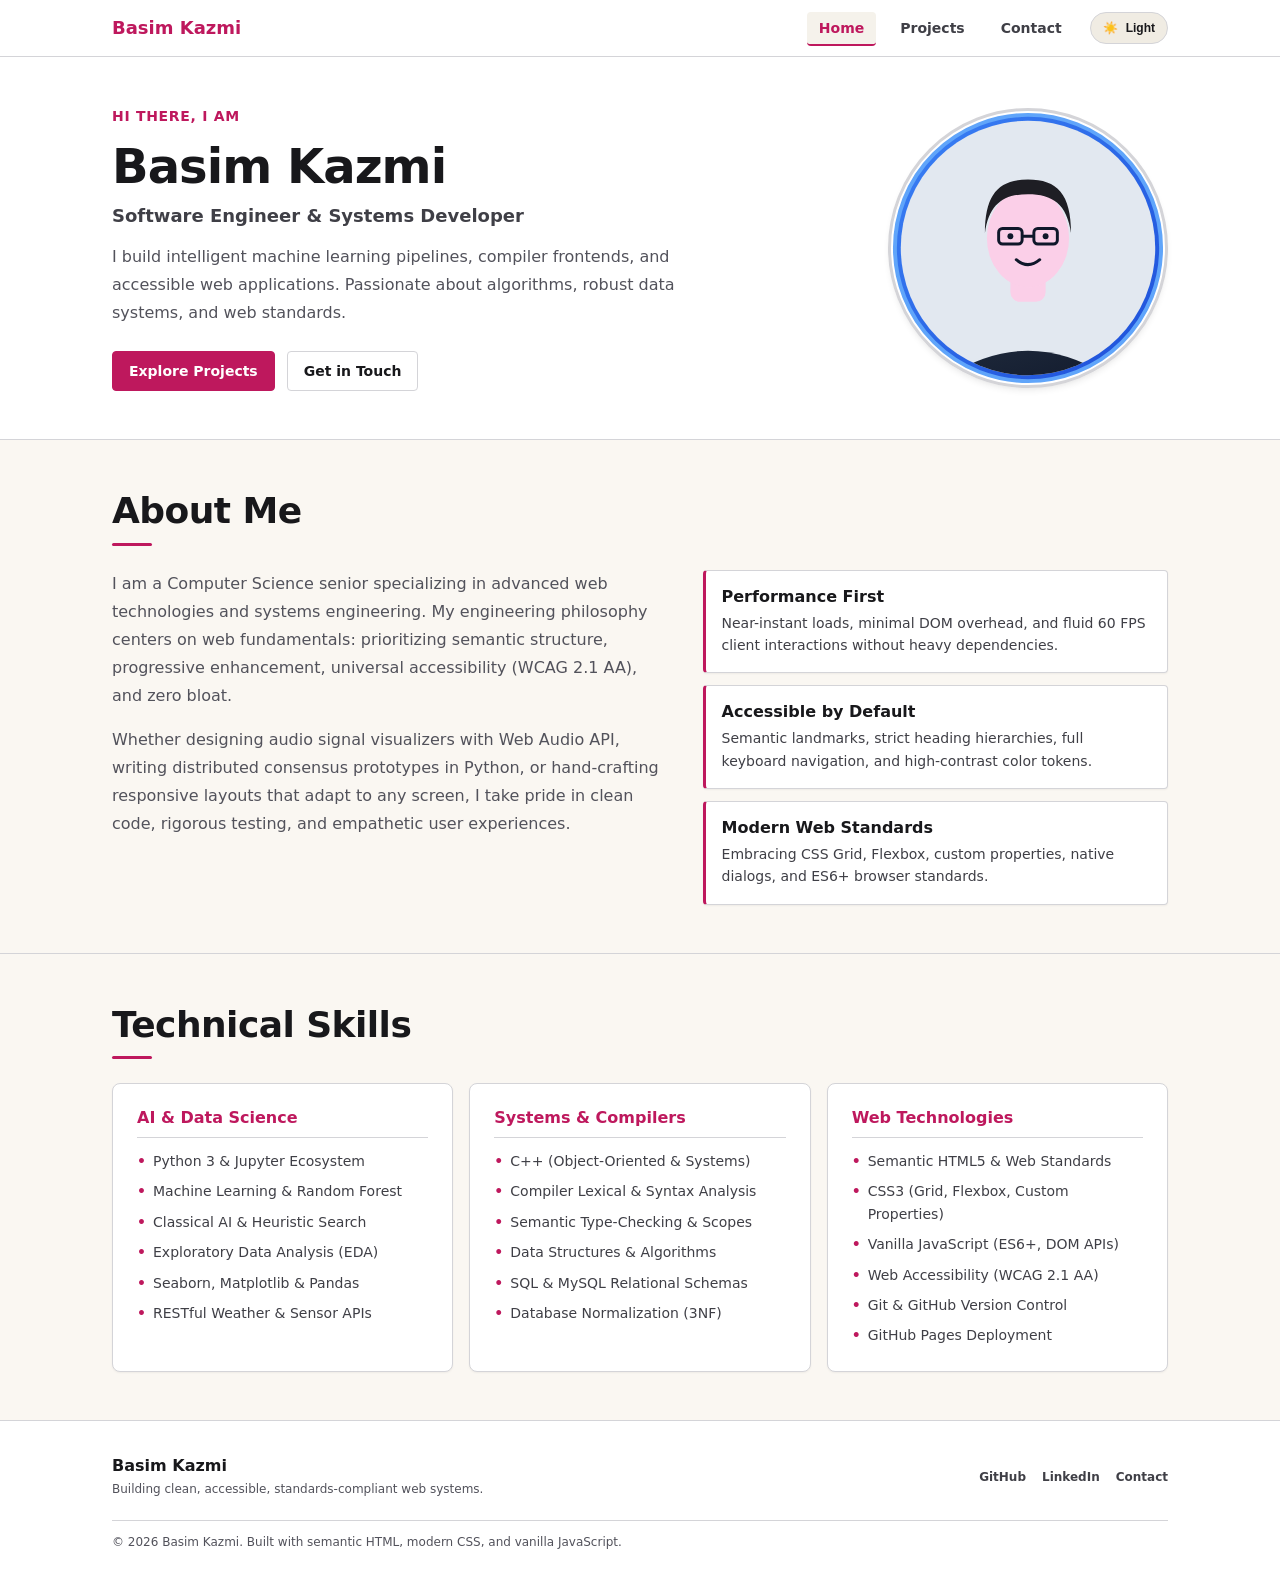
==== commit 36598935: "feat: populate real projects from BasimKazmi github repository" ====
--- a/index.html
+++ b/index.html
@@ -46,9 +46,9 @@
         <div class="hero-content">
           <p class="hero-greeting">Hi there, I am</p>
           <h1 id="hero-title" class="hero-title">Basim Kazmi</h1>
-          <p class="hero-subtitle">Full-Stack Web Developer &amp; Systems Engineer</p>
+          <p class="hero-subtitle">Software Engineer &amp; Systems Developer</p>
           <p class="hero-description">
-            I craft accessible, fast, and resilient web experiences. Focused on semantic HTML, modern CSS architecture, vanilla JavaScript performance, and reliable backend services.
+            I build intelligent machine learning pipelines, compiler frontends, and accessible web applications. Passionate about algorithms, robust data systems, and web standards.
           </p>
           <div class="hero-actions">
             <a href="projects.html" class="btn btn-primary">Explore Projects</a>
@@ -98,36 +98,36 @@
         <h2 id="skills-heading" class="section-title">Technical Skills</h2>
         <div class="skills-grid">
           <article class="skill-category">
-            <h3 class="skill-category-title">Frontend Development</h3>
+            <h3 class="skill-category-title">AI &amp; Data Science</h3>
+            <ul class="skill-list">
+              <li class="skill-item">Python 3 &amp; Jupyter Ecosystem</li>
+              <li class="skill-item">Machine Learning &amp; Random Forest</li>
+              <li class="skill-item">Classical AI &amp; Heuristic Search</li>
+              <li class="skill-item">Exploratory Data Analysis (EDA)</li>
+              <li class="skill-item">Seaborn, Matplotlib &amp; Pandas</li>
+              <li class="skill-item">RESTful Weather &amp; Sensor APIs</li>
+            </ul>
+          </article>
+          <article class="skill-category">
+            <h3 class="skill-category-title">Systems &amp; Compilers</h3>
+            <ul class="skill-list">
+              <li class="skill-item">C++ (Object-Oriented &amp; Systems)</li>
+              <li class="skill-item">Compiler Lexical &amp; Syntax Analysis</li>
+              <li class="skill-item">Semantic Type-Checking &amp; Scopes</li>
+              <li class="skill-item">Data Structures &amp; Algorithms</li>
+              <li class="skill-item">SQL &amp; MySQL Relational Schemas</li>
+              <li class="skill-item">Database Normalization (3NF)</li>
+            </ul>
+          </article>
+          <article class="skill-category">
+            <h3 class="skill-category-title">Web Technologies</h3>
             <ul class="skill-list">
               <li class="skill-item">Semantic HTML5 &amp; Web Standards</li>
               <li class="skill-item">CSS3 (Grid, Flexbox, Custom Properties)</li>
               <li class="skill-item">Vanilla JavaScript (ES6+, DOM APIs)</li>
-              <li class="skill-item">Accessibility (WCAG 2.1 AA, ARIA)</li>
-              <li class="skill-item">Responsive &amp; Mobile-First Design</li>
-              <li class="skill-item">Web Audio &amp; Canvas APIs</li>
-            </ul>
-          </article>
-          <article class="skill-category">
-            <h3 class="skill-category-title">Backend &amp; Languages</h3>
-            <ul class="skill-list">
-              <li class="skill-item">Python 3 &amp; FastAPI</li>
-              <li class="skill-item">Node.js &amp; Express</li>
-              <li class="skill-item">TypeScript</li>
-              <li class="skill-item">C++ (Algorithms &amp; Systems)</li>
-              <li class="skill-item">PostgreSQL &amp; SQLite</li>
-              <li class="skill-item">RESTful API Design &amp; Architecture</li>
-            </ul>
-          </article>
-          <article class="skill-category">
-            <h3 class="skill-category-title">Tools &amp; Engineering</h3>
-            <ul class="skill-list">
-              <li class="skill-item">Git &amp; GitHub Actions</li>
-              <li class="skill-item">Google Lighthouse &amp; DevTools</li>
-              <li class="skill-item">W3C HTML &amp; CSS Validators</li>
-              <li class="skill-item">Linux / Bash Shell</li>
-              <li class="skill-item">Vite &amp; Native ES Modules</li>
-              <li class="skill-item">Test-Driven Development</li>
+              <li class="skill-item">Web Accessibility (WCAG 2.1 AA)</li>
+              <li class="skill-item">Git &amp; GitHub Version Control</li>
+              <li class="skill-item">GitHub Pages Deployment</li>
             </ul>
           </article>
         </div>
--- a/css/styles.css
+++ b/css/styles.css
@@ -1,6 +1,7 @@
 /* ==========================================================================
    CS-554 Assignment 1: Responsive Developer Portfolio
    Single Shared Stylesheet: Mobile-First, Accessible, Theme-Aware
+   Theme: Cream (#faf7f2), Silver (#d4d4d8), and Magenta (#be185d / #f472b6)
    ========================================================================== */
 
 /* --------------------------------------------------------------------------
@@ -23,45 +24,46 @@
 
 /* --------------------------------------------------------------------------
    2. Design Tokens & CSS Custom Properties (:root / Light Theme)
+   Palette: Cream (#faf7f2), Silver (#d4d4d8), Magenta (#be185d)
    -------------------------------------------------------------------------- */
 :root {
-  /* Color Palette - Light Mode (WCAG AAA/AA Compliant) */
-  --color-bg: #f8fafc;
-  --color-surface: #ffffff;
-  --color-surface-hover: #f1f5f9;
-  --color-surface-muted: #e2e8f0;
-  --color-border: #cbd5e1;
-  --color-border-hover: #94a3b8;
-  
-  --color-text: #0f172a;           /* 15.6:1 contrast on #ffffff (Passes AAA) */
-  --color-text-muted: #334155;     /* 7.5:1 contrast on #ffffff (Passes AAA) */
-  --color-text-subtle: #475569;    /* 4.8:1 contrast on #ffffff (Passes AA) */
-  
-  --color-primary: #1d4ed8;        /* 5.2:1 contrast on #ffffff (Passes AA) */
-  --color-primary-hover: #1e40af;
-  --color-primary-contrast: #ffffff;
-  
-  --color-secondary: #0f172a;
-  --color-secondary-hover: #1e293b;
+  /* Color Palette - Light Mode */
+  --color-bg: #faf7f2;               /* Soft Cream background */
+  --color-surface: #ffffff;          /* Clean white surface */
+  --color-surface-hover: #f5f2eb;    /* Cream tinted hover */
+  --color-surface-muted: #f0ece3;    /* Muted cream */
+  --color-border: #d4d4d8;           /* Silver border */
+  --color-border-hover: #a1a1aa;     /* Darker silver hover */
+
+  --color-text: #18181b;             /* Deep charcoal: 14.8:1 contrast on #faf7f2 (Passes AAA) */
+  --color-text-muted: #3f3f46;       /* Muted charcoal: 8.5:1 contrast on #faf7f2 (Passes AAA) */
+  --color-text-subtle: #52525b;      /* Subtle charcoal: 5.6:1 contrast on #faf7f2 (Passes AA) */
+
+  --color-primary: #be185d;          /* Deep Magenta: 5.1:1 contrast on #faf7f2 (Passes AA) */
+  --color-primary-hover: #9d174d;    /* Darker Magenta */
+  --color-primary-contrast: #ffffff; /* White text on Magenta */
+
+  --color-secondary: #27272a;        /* Neutral dark button */
+  --color-secondary-hover: #3f3f46;
   --color-secondary-contrast: #ffffff;
 
-  --color-badge-bg: #e0f2fe;
-  --color-badge-text: #0369a1;     /* 4.9:1 contrast on #e0f2fe */
-  --color-badge-border: #bae6fd;
-
-  --color-focus: #2563eb;
-  --color-focus-ring: rgba(37, 99, 235, 0.4);
-
-  --color-error: #b91c1c;          /* 5.9:1 contrast on #ffffff */
+  --color-badge-bg: #fdf2f8;         /* Soft magenta tint */
+  --color-badge-text: #9d174d;       /* High-contrast magenta text */
+  --color-badge-border: #fbcfe8;     /* Light magenta border */
+
+  --color-focus: #be185d;            /* Magenta focus ring */
+  --color-focus-ring: rgba(190, 24, 93, 0.35);
+
+  --color-error: #b91c1c;            /* Error red */
   --color-error-bg: #fef2f2;
-  --color-error-border: #f87171;
-
-  --color-success: #15803d;        /* 4.9:1 contrast on #ffffff */
+  --color-error-border: #fca5a5;
+
+  --color-success: #15803d;          /* Success green */
   --color-success-bg: #f0fdf4;
   --color-success-border: #86efac;
 
   /* Typography Scale */
-  --font-family-base: system-ui, -apple-system, BlinkMacSystemFont, 'Segoe UI', Roboto, Oxygen, Ubuntu, Cantarell, sans-serif;
+  --font-family-base: system-ui, -apple-system, BlinkMacSystemFont, 'Segoe UI', Roboto, Helvetica, Arial, sans-serif;
   --font-family-mono: ui-monospace, SFMono-Regular, Menlo, Monaco, Consolas, monospace;
 
   --font-size-xs: 0.75rem;    /* 12px */
@@ -72,168 +74,163 @@
   --font-size-2xl: 1.5rem;    /* 24px */
   --font-size-3xl: 1.875rem;  /* 30px */
 
-  --line-height-tight: 1.25;
-  --line-height-normal: 1.5;
-  --line-height-relaxed: 1.7;
+  --line-height-tight: 1.3;
+  --line-height-normal: 1.6;
+  --line-height-relaxed: 1.75;
 
   /* Spacing Scale */
-  --space-2xs: 0.25rem; /* 4px */
-  --space-xs: 0.5rem;   /* 8px */
-  --space-sm: 0.75rem;  /* 12px */
-  --space-md: 1rem;     /* 16px */
-  --space-lg: 1.5rem;   /* 24px */
-  --space-xl: 2rem;     /* 32px */
-  --space-2xl: 3rem;    /* 48px */
-  --space-3xl: 4.5rem;  /* 72px */
+  --space-2xs: 0.25rem;
+  --space-xs: 0.5rem;
+  --space-sm: 0.75rem;
+  --space-md: 1rem;
+  --space-lg: 1.5rem;
+  --space-xl: 2rem;
+  --space-2xl: 3rem;
 
   /* Border Radii */
-  --radius-sm: 0.375rem;  /* 6px */
-  --radius-md: 0.5rem;    /* 8px */
-  --radius-lg: 0.75rem;   /* 12px */
-  --radius-xl: 1rem;      /* 16px */
+  --radius-sm: 4px;
+  --radius-md: 8px;
+  --radius-lg: 12px;
   --radius-full: 9999px;
 
-  /* Shadows */
-  --shadow-sm: 0 1px 3px rgba(0, 0, 0, 0.08), 0 1px 2px rgba(0, 0, 0, 0.04);
-  --shadow-md: 0 4px 6px -1px rgba(0, 0, 0, 0.08), 0 2px 4px -2px rgba(0, 0, 0, 0.04);
-  --shadow-lg: 0 10px 15px -3px rgba(0, 0, 0, 0.08), 0 4px 6px -4px rgba(0, 0, 0, 0.04);
-  --shadow-xl: 0 20px 25px -5px rgba(0, 0, 0, 0.1), 0 8px 10px -6px rgba(0, 0, 0, 0.06);
+  /* Clean, Beginner-Friendly Borders and Shadows */
+  --shadow-sm: 0 1px 2px rgba(0, 0, 0, 0.05);
+  --shadow-md: 0 4px 6px -1px rgba(0, 0, 0, 0.07), 0 2px 4px -2px rgba(0, 0, 0, 0.04);
+  --shadow-lg: 0 8px 12px -2px rgba(0, 0, 0, 0.08);
 
   /* Transitions */
   --transition-fast: 150ms ease;
-  --transition-normal: 250ms ease;
+  --transition-normal: 200ms ease;
 
   /* Layout */
-  --container-max: 1200px;
+  --container-max: 1120px;
 }
 
 /* --------------------------------------------------------------------------
-   3. Dark Mode Theme Tokens (OS Preference & Manual Override)
+   3. Dark Mode Theme Tokens (Silver & Bright Magenta #f472b6)
    -------------------------------------------------------------------------- */
 @media (prefers-color-scheme: dark) {
   :root:not([data-theme="light"]) {
-    --color-bg: #0b0f19;
-    --color-surface: #131b2e;
-    --color-surface-hover: #1c2742;
-    --color-surface-muted: #1e293b;
-    --color-border: #2e3a59;
-    --color-border-hover: #475569;
-
-    --color-text: #f8fafc;          /* 16:1 contrast on #131b2e */
-    --color-text-muted: #cbd5e1;    /* 11:1 contrast on #131b2e */
-    --color-text-subtle: #94a3b8;   /* 5.6:1 contrast on #131b2e */
-
-    --color-primary: #3b82f6;       /* 4.8:1 contrast on #0b0f19 */
-    --color-primary-hover: #60a5fa;
-    --color-primary-contrast: #0b0f19;
-
-    --color-secondary: #f8fafc;
-    --color-secondary-hover: #e2e8f0;
-    --color-secondary-contrast: #0f172a;
-
-    --color-badge-bg: #1e3a8a;
-    --color-badge-text: #bfdbfe;
-    --color-badge-border: #2563eb;
-
-    --color-focus: #60a5fa;
-    --color-focus-ring: rgba(96, 165, 250, 0.4);
-
-    --color-error: #f87171;
+    --color-bg: #18181b;             /* Dark charcoal */
+    --color-surface: #27272a;        /* Card surface */
+    --color-surface-hover: #323238;
+    --color-surface-muted: #2e2e33;
+    --color-border: #3f3f46;         /* Silver dark border */
+    --color-border-hover: #52525b;
+
+    --color-text: #fafafa;           /* 13.5:1 contrast on #27272a (Passes AAA) */
+    --color-text-muted: #d4d4d8;     /* Silver text */
+    --color-text-subtle: #a1a1aa;
+
+    --color-primary: #f472b6;        /* Bright Magenta: 6.8:1 contrast on #18181b */
+    --color-primary-hover: #f9a8d4;
+    --color-primary-contrast: #18181b;
+
+    --color-secondary: #fafafa;
+    --color-secondary-hover: #e4e4e7;
+    --color-secondary-contrast: #18181b;
+
+    --color-badge-bg: #500724;       /* Deep magenta */
+    --color-badge-text: #fbcfe8;     /* Light magenta */
+    --color-badge-border: #831843;
+
+    --color-focus: #f472b6;
+    --color-focus-ring: rgba(244, 114, 182, 0.4);
+
+    --color-error: #fca5a5;
     --color-error-bg: #450a0a;
     --color-error-border: #ef4444;
 
-    --color-success: #4ade80;
+    --color-success: #86efac;
     --color-success-bg: #052e16;
     --color-success-border: #22c55e;
 
-    --shadow-sm: 0 1px 3px rgba(0, 0, 0, 0.3);
-    --shadow-md: 0 4px 6px -1px rgba(0, 0, 0, 0.3);
-    --shadow-lg: 0 10px 15px -3px rgba(0, 0, 0, 0.4);
-    --shadow-xl: 0 20px 25px -5px rgba(0, 0, 0, 0.5);
-  }
-}
-
-/* Explicit data-theme attribute overrides */
+    --shadow-sm: 0 1px 2px rgba(0, 0, 0, 0.3);
+    --shadow-md: 0 4px 6px rgba(0, 0, 0, 0.3);
+    --shadow-lg: 0 8px 12px rgba(0, 0, 0, 0.4);
+  }
+}
+
+/* Explicit data-theme="dark" override */
 [data-theme="dark"] {
-  --color-bg: #0b0f19;
-  --color-surface: #131b2e;
-  --color-surface-hover: #1c2742;
-  --color-surface-muted: #1e293b;
-  --color-border: #2e3a59;
-  --color-border-hover: #475569;
-
-  --color-text: #f8fafc;
-  --color-text-muted: #cbd5e1;
-  --color-text-subtle: #94a3b8;
-
-  --color-primary: #3b82f6;
-  --color-primary-hover: #60a5fa;
-  --color-primary-contrast: #0b0f19;
-
-  --color-secondary: #f8fafc;
-  --color-secondary-hover: #e2e8f0;
-  --color-secondary-contrast: #0f172a;
-
-  --color-badge-bg: #1e3a8a;
-  --color-badge-text: #bfdbfe;
-  --color-badge-border: #2563eb;
-
-  --color-focus: #60a5fa;
-  --color-focus-ring: rgba(96, 165, 250, 0.4);
-
-  --color-error: #f87171;
+  --color-bg: #18181b;
+  --color-surface: #27272a;
+  --color-surface-hover: #323238;
+  --color-surface-muted: #2e2e33;
+  --color-border: #3f3f46;
+  --color-border-hover: #52525b;
+
+  --color-text: #fafafa;
+  --color-text-muted: #d4d4d8;
+  --color-text-subtle: #a1a1aa;
+
+  --color-primary: #f472b6;
+  --color-primary-hover: #f9a8d4;
+  --color-primary-contrast: #18181b;
+
+  --color-secondary: #fafafa;
+  --color-secondary-hover: #e4e4e7;
+  --color-secondary-contrast: #18181b;
+
+  --color-badge-bg: #500724;
+  --color-badge-text: #fbcfe8;
+  --color-badge-border: #831843;
+
+  --color-focus: #f472b6;
+  --color-focus-ring: rgba(244, 114, 182, 0.4);
+
+  --color-error: #fca5a5;
   --color-error-bg: #450a0a;
   --color-error-border: #ef4444;
 
-  --color-success: #4ade80;
+  --color-success: #86efac;
   --color-success-bg: #052e16;
   --color-success-border: #22c55e;
 
-  --shadow-sm: 0 1px 3px rgba(0, 0, 0, 0.3);
-  --shadow-md: 0 4px 6px -1px rgba(0, 0, 0, 0.3);
-  --shadow-lg: 0 10px 15px -3px rgba(0, 0, 0, 0.4);
-  --shadow-xl: 0 20px 25px -5px rgba(0, 0, 0, 0.5);
-}
-
+  --shadow-sm: 0 1px 2px rgba(0, 0, 0, 0.3);
+  --shadow-md: 0 4px 6px rgba(0, 0, 0, 0.3);
+  --shadow-lg: 0 8px 12px rgba(0, 0, 0, 0.4);
+}
+
+/* Explicit data-theme="light" override */
 [data-theme="light"] {
-  --color-bg: #f8fafc;
+  --color-bg: #faf7f2;
   --color-surface: #ffffff;
-  --color-surface-hover: #f1f5f9;
-  --color-surface-muted: #e2e8f0;
-  --color-border: #cbd5e1;
-  --color-border-hover: #94a3b8;
-
-  --color-text: #0f172a;
-  --color-text-muted: #334155;
-  --color-text-subtle: #475569;
-
-  --color-primary: #1d4ed8;
-  --color-primary-hover: #1e40af;
+  --color-surface-hover: #f5f2eb;
+  --color-surface-muted: #f0ece3;
+  --color-border: #d4d4d8;
+  --color-border-hover: #a1a1aa;
+
+  --color-text: #18181b;
+  --color-text-muted: #3f3f46;
+  --color-text-subtle: #52525b;
+
+  --color-primary: #be185d;
+  --color-primary-hover: #9d174d;
   --color-primary-contrast: #ffffff;
 
-  --color-secondary: #0f172a;
-  --color-secondary-hover: #1e293b;
+  --color-secondary: #27272a;
+  --color-secondary-hover: #3f3f46;
   --color-secondary-contrast: #ffffff;
 
-  --color-badge-bg: #e0f2fe;
-  --color-badge-text: #0369a1;
-  --color-badge-border: #bae6fd;
-
-  --color-focus: #2563eb;
-  --color-focus-ring: rgba(37, 99, 235, 0.4);
+  --color-badge-bg: #fdf2f8;
+  --color-badge-text: #9d174d;
+  --color-badge-border: #fbcfe8;
+
+  --color-focus: #be185d;
+  --color-focus-ring: rgba(190, 24, 93, 0.35);
 
   --color-error: #b91c1c;
   --color-error-bg: #fef2f2;
-  --color-error-border: #f87171;
+  --color-error-border: #fca5a5;
 
   --color-success: #15803d;
   --color-success-bg: #f0fdf4;
   --color-success-border: #86efac;
 
-  --shadow-sm: 0 1px 3px rgba(0, 0, 0, 0.08), 0 1px 2px rgba(0, 0, 0, 0.04);
-  --shadow-md: 0 4px 6px -1px rgba(0, 0, 0, 0.08), 0 2px 4px -2px rgba(0, 0, 0, 0.04);
-  --shadow-lg: 0 10px 15px -3px rgba(0, 0, 0, 0.08), 0 4px 6px -4px rgba(0, 0, 0, 0.04);
-  --shadow-xl: 0 20px 25px -5px rgba(0, 0, 0, 0.1), 0 8px 10px -6px rgba(0, 0, 0, 0.06);
+  --shadow-sm: 0 1px 2px rgba(0, 0, 0, 0.05);
+  --shadow-md: 0 4px 6px -1px rgba(0, 0, 0, 0.07), 0 2px 4px -2px rgba(0, 0, 0, 0.04);
+  --shadow-lg: 0 8px 12px -2px rgba(0, 0, 0, 0.08);
 }
 
 /* --------------------------------------------------------------------------
@@ -252,16 +249,16 @@
   overflow-x: hidden;
 }
 
-/* Accessible Skip Link */
+/* Skip link for keyboard accessibility */
 .skip-link {
   position: absolute;
   top: -100px;
   left: var(--space-md);
   background-color: var(--color-primary);
   color: var(--color-primary-contrast);
-  padding: var(--space-sm) var(--space-lg);
+  padding: var(--space-xs) var(--space-md);
   font-weight: 600;
-  border-radius: var(--radius-md);
+  border-radius: var(--radius-sm);
   z-index: 9999;
   text-decoration: none;
   transition: top var(--transition-fast);
@@ -273,36 +270,35 @@
   outline-offset: 3px;
 }
 
-/* Focus Visible Styling */
+/* Focus Visible */
 :focus-visible {
   outline: 3px solid var(--color-focus);
-  outline-offset: 3px;
-}
-
-/* Images & Media */
+  outline-offset: 2px;
+}
+
+/* Media Elements */
 img, svg {
   max-width: 100%;
   height: auto;
   display: block;
 }
 
-/* Heading Typography */
+/* Headings */
 h1, h2, h3, h4, h5, h6 {
   color: var(--color-text);
   line-height: var(--line-height-tight);
   font-weight: 700;
 }
 
-/* Fluid Heading Sizes */
 .hero-title {
-  font-size: clamp(2rem, 5vw, 3.25rem);
-  letter-spacing: -0.025em;
+  font-size: clamp(2rem, 4.5vw, 3rem);
+  letter-spacing: -0.02em;
 }
 
 .page-title,
 .section-title {
-  font-size: clamp(1.75rem, 4vw, 2.5rem);
-  letter-spacing: -0.02em;
+  font-size: clamp(1.6rem, 3.5vw, 2.25rem);
+  letter-spacing: -0.015em;
 }
 
 /* Layout Containers */
@@ -356,18 +352,15 @@
 .brand-logo {
   text-decoration: none;
   color: var(--color-text);
-  font-weight: 800;
-  font-size: var(--font-size-xl);
-  letter-spacing: -0.03em;
+  font-weight: 700;
+  font-size: var(--font-size-lg);
   display: inline-flex;
   align-items: center;
   gap: var(--space-xs);
 }
 
 .brand-text {
-  background: linear-gradient(135deg, var(--color-primary), #60a5fa);
-  -webkit-background-clip: text;
-  -webkit-text-fill-color: transparent;
+  color: var(--color-primary);
 }
 
 .site-nav {
@@ -386,7 +379,7 @@
 
 @media (min-width: 640px) {
   .nav-list {
-    gap: var(--space-md);
+    gap: var(--space-sm);
   }
 }
 
@@ -396,7 +389,7 @@
   font-weight: 600;
   font-size: var(--font-size-sm);
   padding: var(--space-xs) var(--space-sm);
-  border-radius: var(--radius-md);
+  border-radius: var(--radius-sm);
   transition: color var(--transition-fast), background-color var(--transition-fast);
 }
 
@@ -440,23 +433,25 @@
   align-items: center;
   justify-content: center;
   font-family: inherit;
-  font-size: var(--font-size-md);
+  font-size: var(--font-size-sm);
   font-weight: 600;
-  padding: var(--space-sm) var(--space-lg);
-  border-radius: var(--radius-md);
+  padding: var(--space-xs) var(--space-md);
+  border-radius: var(--radius-sm);
   text-decoration: none;
   cursor: pointer;
-  border: 2px solid transparent;
-  transition: background-color var(--transition-fast), border-color var(--transition-fast), transform var(--transition-fast);
+  border: 1px solid transparent;
+  transition: background-color var(--transition-fast), border-color var(--transition-fast);
 }
 
 .btn-primary {
   background-color: var(--color-primary);
   color: var(--color-primary-contrast);
+  border-color: var(--color-primary);
 }
 
 .btn-primary:hover {
   background-color: var(--color-primary-hover);
+  border-color: var(--color-primary-hover);
 }
 
 .btn-secondary {
@@ -471,15 +466,15 @@
 }
 
 .btn-sm {
-  font-size: var(--font-size-sm);
-  padding: var(--space-2xs) var(--space-sm);
+  font-size: var(--font-size-xs);
+  padding: 0.35rem 0.65rem;
 }
 
 /* Tech Badges */
 .tech-badge-list {
   display: flex;
   flex-wrap: wrap;
-  gap: var(--space-xs);
+  gap: var(--space-2xs);
   list-style: none;
 }
 
@@ -490,7 +485,7 @@
   background-color: var(--color-badge-bg);
   color: var(--color-badge-text);
   border: 1px solid var(--color-badge-border);
-  padding: 0.2rem 0.55rem;
+  padding: 0.15rem 0.45rem;
   border-radius: var(--radius-sm);
 }
 
@@ -500,7 +495,7 @@
 .hero-section {
   padding-top: var(--space-2xl);
   padding-bottom: var(--space-2xl);
-  background: linear-gradient(180deg, var(--color-surface) 0%, var(--color-bg) 100%);
+  background-color: var(--color-surface);
   border-bottom: 1px solid var(--color-border);
 }
 
@@ -535,34 +530,34 @@
 }
 
 .hero-greeting {
-  font-size: var(--font-size-md);
-  font-weight: 600;
+  font-size: var(--font-size-sm);
+  font-weight: 700;
   color: var(--color-primary);
   text-transform: uppercase;
-  letter-spacing: 0.08em;
+  letter-spacing: 0.05em;
   margin-bottom: var(--space-xs);
 }
 
 .hero-subtitle {
-  font-size: var(--font-size-xl);
+  font-size: var(--font-size-lg);
   font-weight: 600;
   color: var(--color-text-muted);
-  margin-top: var(--space-xs);
-  margin-bottom: var(--space-md);
+  margin-top: var(--space-2xs);
+  margin-bottom: var(--space-sm);
 }
 
 .hero-description {
-  font-size: var(--font-size-lg);
+  font-size: var(--font-size-md);
   color: var(--color-text-subtle);
   line-height: var(--line-height-relaxed);
-  max-width: 620px;
-  margin-bottom: var(--space-xl);
+  max-width: 600px;
+  margin-bottom: var(--space-lg);
 }
 
 .hero-actions {
   display: flex;
   flex-wrap: wrap;
-  gap: var(--space-md);
+  gap: var(--space-sm);
 }
 
 .hero-media {
@@ -573,29 +568,29 @@
 
 .profile-image {
   border-radius: var(--radius-full);
-  box-shadow: var(--shadow-xl);
-  border: 4px solid var(--color-surface);
+  border: 3px solid var(--color-border);
+  box-shadow: var(--shadow-md);
 }
 
 /* About Section */
 .about-section {
-  padding-top: var(--space-3xl);
-  padding-bottom: var(--space-3xl);
+  padding-top: var(--space-2xl);
+  padding-bottom: var(--space-2xl);
   border-bottom: 1px solid var(--color-border);
 }
 
 .section-title {
-  margin-bottom: var(--space-xl);
+  margin-bottom: var(--space-lg);
   position: relative;
 }
 
 .section-title::after {
   content: "";
   display: block;
-  width: 50px;
-  height: 4px;
+  width: 40px;
+  height: 3px;
   background-color: var(--color-primary);
-  border-radius: var(--radius-full);
+  border-radius: var(--radius-sm);
   margin-top: var(--space-xs);
 }
 
@@ -613,7 +608,7 @@
 
 .about-text p {
   color: var(--color-text-subtle);
-  font-size: var(--font-size-lg);
+  font-size: var(--font-size-md);
   line-height: var(--line-height-relaxed);
   margin-bottom: var(--space-md);
 }
@@ -621,15 +616,15 @@
 .about-highlights {
   display: flex;
   flex-direction: column;
-  gap: var(--space-md);
+  gap: var(--space-sm);
 }
 
 .highlight-card {
   background-color: var(--color-surface);
   border: 1px solid var(--color-border);
-  border-left: 4px solid var(--color-primary);
-  border-radius: var(--radius-md);
-  padding: var(--space-md) var(--space-lg);
+  border-left: 3px solid var(--color-primary);
+  border-radius: var(--radius-sm);
+  padding: var(--space-md);
   box-shadow: var(--shadow-sm);
 }
 
@@ -642,19 +637,18 @@
 .highlight-desc {
   font-size: var(--font-size-sm);
   color: var(--color-text-muted);
-  line-height: var(--line-height-normal);
 }
 
 /* Skills Section */
 .skills-section {
-  padding-top: var(--space-3xl);
-  padding-bottom: var(--space-3xl);
+  padding-top: var(--space-2xl);
+  padding-bottom: var(--space-2xl);
 }
 
 .skills-grid {
   display: grid;
   grid-template-columns: 1fr;
-  gap: var(--space-lg);
+  gap: var(--space-md);
 }
 
 @media (min-width: 640px) {
@@ -672,22 +666,16 @@
 .skill-category {
   background-color: var(--color-surface);
   border: 1px solid var(--color-border);
-  border-radius: var(--radius-lg);
+  border-radius: var(--radius-md);
   padding: var(--space-lg);
   box-shadow: var(--shadow-sm);
-  transition: transform var(--transition-fast), box-shadow var(--transition-fast);
-}
-
-.skill-category:hover {
-  transform: translateY(-2px);
-  box-shadow: var(--shadow-md);
 }
 
 .skill-category-title {
-  font-size: var(--font-size-lg);
+  font-size: var(--font-size-md);
   color: var(--color-primary);
-  margin-bottom: var(--space-md);
-  border-bottom: 2px solid var(--color-surface-muted);
+  margin-bottom: var(--space-sm);
+  border-bottom: 1px solid var(--color-border);
   padding-bottom: var(--space-xs);
 }
 
@@ -700,14 +688,13 @@
 
 .skill-item {
   position: relative;
-  padding-left: var(--space-lg);
+  padding-left: var(--space-md);
   font-size: var(--font-size-sm);
   color: var(--color-text-muted);
-  font-weight: 500;
 }
 
 .skill-item::before {
-  content: "▹";
+  content: "•";
   position: absolute;
   left: 0;
   color: var(--color-primary);
@@ -718,24 +705,24 @@
    8. Projects Page (`projects.html`) Layout
    -------------------------------------------------------------------------- */
 .page-header-section {
-  padding-top: var(--space-2xl);
-  padding-bottom: var(--space-xl);
+  padding-top: var(--space-xl);
+  padding-bottom: var(--space-lg);
   background-color: var(--color-surface);
   border-bottom: 1px solid var(--color-border);
 }
 
 .page-subtitle {
-  font-size: var(--font-size-lg);
+  font-size: var(--font-size-md);
   color: var(--color-text-subtle);
-  max-width: 760px;
+  max-width: 720px;
   margin-top: var(--space-xs);
   line-height: var(--line-height-relaxed);
 }
 
 /* Filter Controls */
 .filters-section {
-  padding-top: var(--space-xl);
-  padding-bottom: var(--space-md);
+  padding-top: var(--space-lg);
+  padding-bottom: var(--space-sm);
 }
 
 .filters-form {
@@ -743,8 +730,8 @@
   grid-template-columns: 1fr;
   gap: var(--space-md);
   background-color: var(--color-surface);
-  padding: var(--space-lg);
-  border-radius: var(--radius-lg);
+  padding: var(--space-md);
+  border-radius: var(--radius-md);
   border: 1px solid var(--color-border);
   box-shadow: var(--shadow-sm);
 }
@@ -758,37 +745,38 @@
 .filter-group {
   display: flex;
   flex-direction: column;
-  gap: var(--space-xs);
+  gap: var(--space-2xs);
 }
 
 .filter-label {
-  font-size: var(--font-size-sm);
+  font-size: var(--font-size-xs);
   font-weight: 600;
   color: var(--color-text);
+  text-transform: uppercase;
+  letter-spacing: 0.03em;
 }
 
 .filter-input,
 .filter-select {
   font-family: inherit;
-  font-size: var(--font-size-md);
+  font-size: var(--font-size-sm);
   color: var(--color-text);
   background-color: var(--color-bg);
   border: 1px solid var(--color-border);
-  border-radius: var(--radius-md);
-  padding: var(--space-sm) var(--space-md);
-  transition: border-color var(--transition-fast), box-shadow var(--transition-fast);
+  border-radius: var(--radius-sm);
+  padding: var(--space-xs) var(--space-sm);
+  transition: border-color var(--transition-fast);
 }
 
 .filter-input:focus,
 .filter-select:focus {
   border-color: var(--color-focus);
-  box-shadow: 0 0 0 3px var(--color-focus-ring);
 }
 
 /* Live Status Region */
 .projects-status {
-  margin-top: var(--space-md);
-  font-size: var(--font-size-sm);
+  margin-top: var(--space-sm);
+  font-size: var(--font-size-xs);
   font-weight: 600;
   color: var(--color-text-muted);
 }
@@ -796,25 +784,25 @@
 /* Projects Display Section & Grid */
 .projects-display-section {
   padding-top: var(--space-md);
-  padding-bottom: var(--space-3xl);
-}
-
-/* Responsive Project Cards Grid: Mobile-First */
+  padding-bottom: var(--space-2xl);
+}
+
+/* Mobile-First Project Cards Grid: 1 col < 640px, 2 cols >= 640px, 3 cols >= 1024px */
 .projects-grid {
   display: grid;
-  grid-template-columns: 1fr; /* Default < 640px: 1 column */
-  gap: var(--space-xl);
+  grid-template-columns: 1fr;
+  gap: var(--space-lg);
 }
 
 @media (min-width: 640px) {
   .projects-grid {
-    grid-template-columns: repeat(2, 1fr); /* >= 640px: 2 columns */
+    grid-template-columns: repeat(2, 1fr);
   }
 }
 
 @media (min-width: 1024px) {
   .projects-grid {
-    grid-template-columns: repeat(3, 1fr); /* >= 1024px: 3 columns */
+    grid-template-columns: repeat(3, 1fr);
   }
 }
 
@@ -822,83 +810,79 @@
 .project-card {
   background-color: var(--color-surface);
   border: 1px solid var(--color-border);
-  border-radius: var(--radius-lg);
+  border-radius: var(--radius-md);
   overflow: hidden;
   box-shadow: var(--shadow-sm);
   display: flex;
   flex-direction: column;
-  transition: transform var(--transition-fast), box-shadow var(--transition-fast), border-color var(--transition-fast);
+  transition: border-color var(--transition-fast), box-shadow var(--transition-fast);
 }
 
 .project-card:hover {
-  transform: translateY(-4px);
-  box-shadow: var(--shadow-lg);
-  border-color: var(--color-border-hover);
+  border-color: var(--color-primary);
+  box-shadow: var(--shadow-md);
 }
 
 .project-card-image {
   width: 100%;
-  height: 200px;
+  height: 180px;
   object-fit: cover;
   background-color: var(--color-surface-muted);
   border-bottom: 1px solid var(--color-border);
 }
 
 .project-card-body {
-  padding: var(--space-lg);
+  padding: var(--space-md);
   display: flex;
   flex-direction: column;
   flex: 1 1 auto;
 }
 
 .project-card-title {
-  font-size: var(--font-size-xl);
-  color: var(--color-text);
-  margin-bottom: var(--space-xs);
+  font-size: var(--font-size-md);
+  color: var(--color-text);
+  margin-bottom: var(--space-2xs);
 }
 
 .project-card-desc {
-  font-size: var(--font-size-sm);
+  font-size: var(--font-size-xs);
   color: var(--color-text-subtle);
-  line-height: var(--line-height-relaxed);
+  line-height: var(--line-height-normal);
   margin-bottom: var(--space-md);
   flex-grow: 1;
 }
 
 .project-card-tech {
-  margin-bottom: var(--space-lg);
+  margin-bottom: var(--space-md);
 }
 
 .project-card-actions {
   display: flex;
   align-items: center;
-  gap: var(--space-sm);
+  gap: var(--space-xs);
   margin-top: auto;
 }
 
 /* Empty State */
 .empty-state {
   text-align: center;
-  padding: var(--space-3xl) var(--space-md);
+  padding: var(--space-2xl) var(--space-md);
   background-color: var(--color-surface);
-  border-radius: var(--radius-lg);
-  border: 2px dashed var(--color-border);
-  margin-top: var(--space-lg);
+  border-radius: var(--radius-md);
+  border: 1px dashed var(--color-border);
+  margin-top: var(--space-md);
 }
 
 .empty-state-title {
-  font-size: var(--font-size-xl);
+  font-size: var(--font-size-lg);
   font-weight: 700;
   color: var(--color-text);
-  margin-bottom: var(--space-xs);
+  margin-bottom: var(--space-2xs);
 }
 
 .empty-state-text {
-  font-size: var(--font-size-md);
+  font-size: var(--font-size-sm);
   color: var(--color-text-subtle);
-  max-width: 500px;
-  margin-left: auto;
-  margin-right: auto;
 }
 
 /* --------------------------------------------------------------------------
@@ -908,23 +892,23 @@
   margin: auto;
   padding: 0;
   border: 1px solid var(--color-border);
-  border-radius: var(--radius-xl);
+  border-radius: var(--radius-md);
   background-color: var(--color-surface);
   color: var(--color-text);
-  box-shadow: var(--shadow-xl);
-  max-width: 600px;
+  box-shadow: var(--shadow-lg);
+  max-width: 560px;
   width: calc(100% - 2rem);
-  max-height: 90vh;
+  max-height: 85vh;
   overflow-y: auto;
 }
 
 .project-modal::backdrop {
-  background-color: rgba(15, 23, 42, 0.7);
-  backdrop-filter: blur(4px);
+  background-color: rgba(24, 24, 27, 0.6);
+  backdrop-filter: blur(2px);
 }
 
 .modal-dialog-content {
-  padding: var(--space-xl);
+  padding: var(--space-lg);
 }
 
 .modal-header {
@@ -932,29 +916,28 @@
   align-items: center;
   justify-content: space-between;
   border-bottom: 1px solid var(--color-border);
-  padding-bottom: var(--space-md);
+  padding-bottom: var(--space-xs);
   margin-bottom: var(--space-md);
 }
 
 .modal-title {
-  font-size: var(--font-size-xl);
+  font-size: var(--font-size-lg);
   color: var(--color-text);
 }
 
 .modal-close-btn {
   background: transparent;
   border: 1px solid var(--color-border);
-  border-radius: var(--radius-md);
-  font-size: var(--font-size-xl);
+  border-radius: var(--radius-sm);
+  font-size: var(--font-size-lg);
   color: var(--color-text-muted);
   cursor: pointer;
   line-height: 1;
-  width: 36px;
-  height: 36px;
+  width: 32px;
+  height: 32px;
   display: flex;
   align-items: center;
   justify-content: center;
-  transition: background-color var(--transition-fast), color var(--transition-fast);
 }
 
 .modal-close-btn:hover {
@@ -969,58 +952,58 @@
 }
 
 .modal-desc {
-  font-size: var(--font-size-md);
+  font-size: var(--font-size-sm);
   color: var(--color-text-muted);
-  line-height: var(--line-height-relaxed);
+  line-height: var(--line-height-normal);
 }
 
 .modal-meta-grid {
   display: grid;
   grid-template-columns: repeat(2, 1fr);
-  gap: var(--space-sm);
+  gap: var(--space-xs);
   background-color: var(--color-bg);
-  padding: var(--space-md);
-  border-radius: var(--radius-md);
+  padding: var(--space-sm);
+  border-radius: var(--radius-sm);
   border: 1px solid var(--color-border);
 }
 
 .modal-meta-label {
   font-weight: 600;
-  font-size: var(--font-size-sm);
+  font-size: var(--font-size-xs);
   color: var(--color-text);
   display: block;
-  margin-bottom: var(--space-2xs);
+  margin-bottom: 2px;
 }
 
 .modal-meta-value {
-  font-size: var(--font-size-sm);
+  font-size: var(--font-size-xs);
   color: var(--color-text-subtle);
 }
 
 .modal-tech-section {
-  display: flex;
-  flex-direction: column;
-  gap: var(--space-xs);
-}
-
-.modal-details-section {
   display: flex;
   flex-direction: column;
   gap: var(--space-2xs);
 }
 
+.modal-details-section {
+  display: flex;
+  flex-direction: column;
+  gap: var(--space-2xs);
+}
+
 .modal-extended-details {
-  font-size: var(--font-size-sm);
+  font-size: var(--font-size-xs);
   color: var(--color-text-subtle);
   line-height: var(--line-height-relaxed);
   background-color: var(--color-bg);
-  padding: var(--space-md);
-  border-radius: var(--radius-md);
+  padding: var(--space-sm);
+  border-radius: var(--radius-sm);
   border: 1px solid var(--color-border);
 }
 
 .modal-actions {
-  margin-top: var(--space-sm);
+  margin-top: var(--space-xs);
   display: flex;
   justify-content: flex-end;
 }
@@ -1029,46 +1012,48 @@
    10. Contact Page (`contact.html`) Form Layout & Validation
    -------------------------------------------------------------------------- */
 .contact-section {
-  padding-top: var(--space-2xl);
-  padding-bottom: var(--space-3xl);
+  padding-top: var(--space-xl);
+  padding-bottom: var(--space-2xl);
 }
 
 .contact-container {
-  max-width: 720px;
+  max-width: 680px;
 }
 
 .contact-form {
   background-color: var(--color-surface);
   border: 1px solid var(--color-border);
-  border-radius: var(--radius-xl);
-  padding: var(--space-xl);
-  box-shadow: var(--shadow-md);
+  border-radius: var(--radius-md);
+  padding: var(--space-lg);
+  box-shadow: var(--shadow-sm);
   display: flex;
   flex-direction: column;
-  gap: var(--space-lg);
+  gap: var(--space-md);
 }
 
 @media (min-width: 640px) {
   .contact-form {
-    padding: var(--space-2xl);
+    padding: var(--space-xl);
   }
 }
 
 .form-group {
   display: flex;
   flex-direction: column;
-  gap: var(--space-xs);
+  gap: var(--space-2xs);
 }
 
 .form-label,
 .form-legend {
-  font-size: var(--font-size-sm);
+  font-size: var(--font-size-xs);
   font-weight: 600;
   color: var(--color-text);
+  text-transform: uppercase;
+  letter-spacing: 0.03em;
 }
 
 .required-indicator {
-  color: var(--color-error);
+  color: var(--color-primary);
   font-weight: bold;
 }
 
@@ -1076,25 +1061,24 @@
 .form-select,
 .form-textarea {
   font-family: inherit;
-  font-size: var(--font-size-md);
+  font-size: var(--font-size-sm);
   color: var(--color-text);
   background-color: var(--color-bg);
   border: 1px solid var(--color-border);
-  border-radius: var(--radius-md);
-  padding: var(--space-sm) var(--space-md);
-  transition: border-color var(--transition-fast), box-shadow var(--transition-fast);
+  border-radius: var(--radius-sm);
+  padding: var(--space-xs) var(--space-sm);
+  transition: border-color var(--transition-fast);
 }
 
 .form-textarea {
   resize: vertical;
-  min-height: 120px;
+  min-height: 110px;
 }
 
 .form-input:focus,
 .form-select:focus,
 .form-textarea:focus {
   border-color: var(--color-focus);
-  box-shadow: 0 0 0 3px var(--color-focus-ring);
 }
 
 /* Invalid State */
@@ -1105,25 +1089,19 @@
   background-color: var(--color-error-bg);
 }
 
-.form-input[aria-invalid="true"]:focus,
-.form-select[aria-invalid="true"]:focus,
-.form-textarea[aria-invalid="true"]:focus {
-  box-shadow: 0 0 0 3px rgba(239, 68, 68, 0.35);
-}
-
 /* Radio Fieldset */
 .form-fieldset {
   border: 1px solid var(--color-border);
-  border-radius: var(--radius-md);
-  padding: var(--space-md);
+  border-radius: var(--radius-sm);
+  padding: var(--space-sm);
   margin: 0;
 }
 
 .radio-options-grid {
   display: grid;
   grid-template-columns: 1fr;
-  gap: var(--space-sm);
-  margin-top: var(--space-xs);
+  gap: var(--space-xs);
+  margin-top: var(--space-2xs);
 }
 
 @media (min-width: 480px) {
@@ -1137,39 +1115,37 @@
   display: inline-flex;
   align-items: center;
   gap: var(--space-xs);
-  font-size: var(--font-size-sm);
+  font-size: var(--font-size-xs);
   color: var(--color-text);
   cursor: pointer;
 }
 
 .radio-label input[type="radio"],
 .checkbox-label input[type="checkbox"] {
-  width: 1.15rem;
-  height: 1.15rem;
+  width: 1rem;
+  height: 1rem;
   accent-color: var(--color-primary);
   cursor: pointer;
 }
 
-/* Checkbox container */
 .form-checkbox-group {
-  padding-top: var(--space-xs);
-}
-
-/* Inline Error Message */
+  padding-top: var(--space-2xs);
+}
+
 .error-message {
   font-size: var(--font-size-xs);
   font-weight: 600;
   color: var(--color-error);
-  min-height: 1.1rem;
+  min-height: 1rem;
 }
 
 /* Status / Confirmation Banner */
 .form-status {
-  padding: var(--space-md) var(--space-lg);
-  border-radius: var(--radius-md);
+  padding: var(--space-sm) var(--space-md);
+  border-radius: var(--radius-sm);
   font-weight: 600;
-  font-size: var(--font-size-md);
-  margin-bottom: var(--space-lg);
+  font-size: var(--font-size-sm);
+  margin-bottom: var(--space-md);
 }
 
 .form-status-success {
@@ -1184,9 +1160,8 @@
   border: 1px solid var(--color-error-border);
 }
 
-/* Form Actions */
 .form-actions {
-  margin-top: var(--space-sm);
+  margin-top: var(--space-xs);
 }
 
 .form-submit-btn {
@@ -1205,8 +1180,8 @@
 .site-footer {
   background-color: var(--color-surface);
   border-top: 1px solid var(--color-border);
-  padding-top: var(--space-2xl);
-  padding-bottom: var(--space-2xl);
+  padding-top: var(--space-xl);
+  padding-bottom: var(--space-xl);
   margin-top: auto;
   transition: background-color var(--transition-normal), border-color var(--transition-normal);
 }
@@ -1214,7 +1189,7 @@
 .footer-container {
   display: flex;
   flex-direction: column;
-  gap: var(--space-lg);
+  gap: var(--space-md);
 }
 
 @media (min-width: 768px) {
@@ -1239,21 +1214,21 @@
   .footer-copy {
     grid-area: copy;
     border-top: 1px solid var(--color-border);
-    padding-top: var(--space-md);
-    margin-top: var(--space-sm);
+    padding-top: var(--space-sm);
+    margin-top: var(--space-2xs);
   }
 }
 
 .footer-title {
-  font-size: var(--font-size-lg);
+  font-size: var(--font-size-md);
   font-weight: 700;
   color: var(--color-text);
 }
 
 .footer-tagline {
-  font-size: var(--font-size-sm);
+  font-size: var(--font-size-xs);
   color: var(--color-text-subtle);
-  margin-top: var(--space-2xs);
+  margin-top: 2px;
 }
 
 .footer-links {
@@ -1265,7 +1240,7 @@
 
 .footer-link {
   text-decoration: none;
-  font-size: var(--font-size-sm);
+  font-size: var(--font-size-xs);
   font-weight: 600;
   color: var(--color-text-muted);
   transition: color var(--transition-fast);
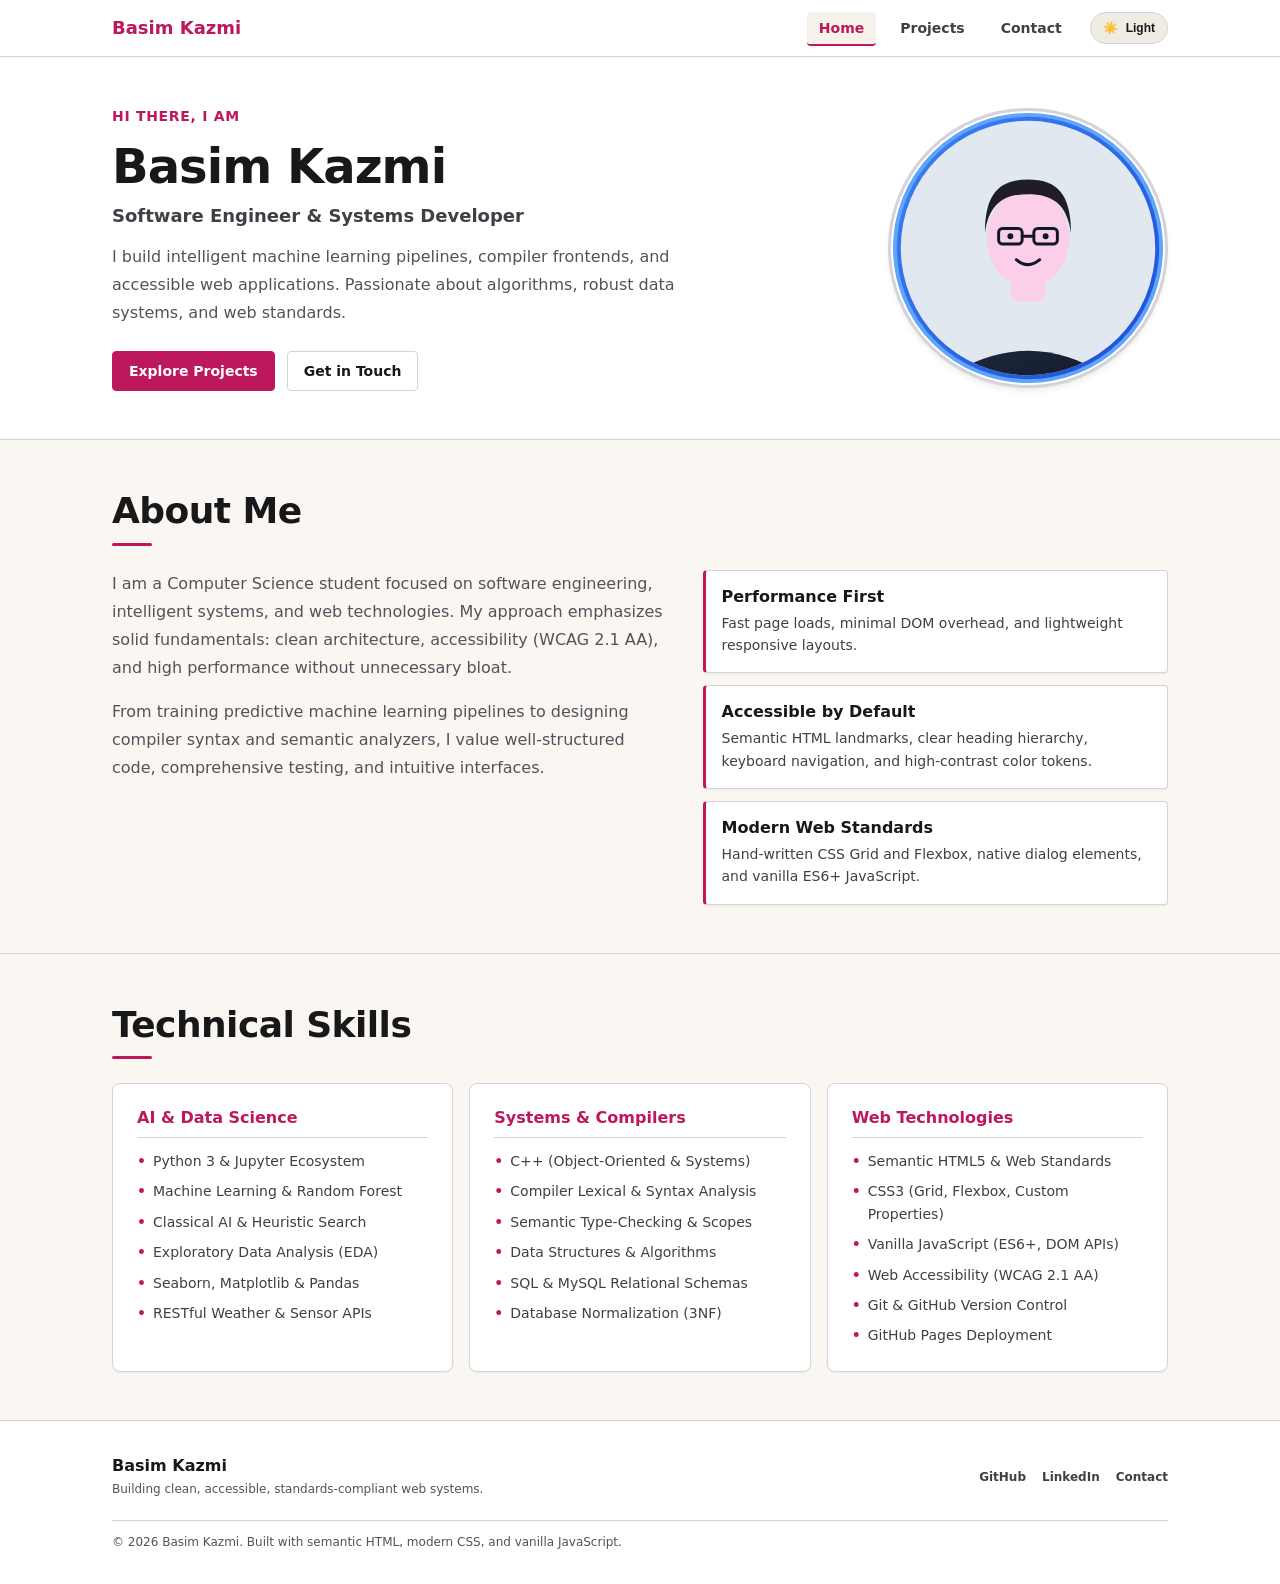
==== commit 5bb73c0a: "chore: remove gemini md files and streamline code comments" ====
--- a/index.html
+++ b/index.html
@@ -7,7 +7,6 @@
   <title>Basim Kazmi | Full-Stack Web Developer Portfolio</title>
   <link rel="stylesheet" href="css/styles.css">
   <script>
-    /* Immediate theme check to prevent flash of wrong theme (FOUC) */
     (function() {
       var saved = localStorage.getItem('theme');
       var prefersDark = window.matchMedia && window.matchMedia('(prefers-color-scheme: dark)').matches;
@@ -40,7 +39,6 @@
   </header>
 
   <main id="main-content" class="main-content">
-    <!-- Hero Section -->
     <section class="hero-section" aria-labelledby="hero-title">
       <div class="hero-container">
         <div class="hero-content">
@@ -56,43 +54,41 @@
           </div>
         </div>
         <div class="hero-media">
-          <img src="assets/images/profile.svg" alt="Portrait illustration of Basim Kazmi wearing glasses and smiling" class="profile-image" width="280" height="280" loading="eager">
+          <img src="assets/images/profile.svg" alt="Portrait illustration of Basim Kazmi" class="profile-image" width="280" height="280" loading="eager">
         </div>
       </div>
     </section>
 
-    <!-- About Me Section -->
     <section class="about-section" aria-labelledby="about-heading">
       <div class="section-container">
         <h2 id="about-heading" class="section-title">About Me</h2>
         <div class="about-grid">
           <div class="about-text">
             <p>
-              I am a Computer Science senior specializing in advanced web technologies and systems engineering. My engineering philosophy centers on web fundamentals: prioritizing semantic structure, progressive enhancement, universal accessibility (WCAG 2.1 AA), and zero bloat.
+              I am a Computer Science student focused on software engineering, intelligent systems, and web technologies. My approach emphasizes solid fundamentals: clean architecture, accessibility (WCAG 2.1 AA), and high performance without unnecessary bloat.
             </p>
             <p>
-              Whether designing audio signal visualizers with Web Audio API, writing distributed consensus prototypes in Python, or hand-crafting responsive layouts that adapt to any screen, I take pride in clean code, rigorous testing, and empathetic user experiences.
+              From training predictive machine learning pipelines to designing compiler syntax and semantic analyzers, I value well-structured code, comprehensive testing, and intuitive interfaces.
             </p>
           </div>
           <div class="about-highlights">
             <article class="highlight-card">
               <h3 class="highlight-title">Performance First</h3>
-              <p class="highlight-desc">Near-instant loads, minimal DOM overhead, and fluid 60 FPS client interactions without heavy dependencies.</p>
+              <p class="highlight-desc">Fast page loads, minimal DOM overhead, and lightweight responsive layouts.</p>
             </article>
             <article class="highlight-card">
               <h3 class="highlight-title">Accessible by Default</h3>
-              <p class="highlight-desc">Semantic landmarks, strict heading hierarchies, full keyboard navigation, and high-contrast color tokens.</p>
+              <p class="highlight-desc">Semantic HTML landmarks, clear heading hierarchy, keyboard navigation, and high-contrast color tokens.</p>
             </article>
             <article class="highlight-card">
               <h3 class="highlight-title">Modern Web Standards</h3>
-              <p class="highlight-desc">Embracing CSS Grid, Flexbox, custom properties, native dialogs, and ES6+ browser standards.</p>
+              <p class="highlight-desc">Hand-written CSS Grid and Flexbox, native dialog elements, and vanilla ES6+ JavaScript.</p>
             </article>
           </div>
         </div>
       </div>
     </section>
 
-    <!-- Skills Section -->
     <section class="skills-section" aria-labelledby="skills-heading">
       <div class="section-container">
         <h2 id="skills-heading" class="section-title">Technical Skills</h2>
@@ -143,7 +139,7 @@
       </div>
       <nav class="footer-nav" aria-label="Social and External Links">
         <ul class="footer-links">
-          <li><a href="https://github.com" target="_blank" rel="noopener noreferrer" class="footer-link">GitHub</a></li>
+          <li><a href="https://github.com/BasimKazmi" target="_blank" rel="noopener noreferrer" class="footer-link">GitHub</a></li>
           <li><a href="https://linkedin.com" target="_blank" rel="noopener noreferrer" class="footer-link">LinkedIn</a></li>
           <li><a href="contact.html" class="footer-link">Contact</a></li>
         </ul>
--- a/css/styles.css
+++ b/css/styles.css
@@ -1,12 +1,4 @@
-/* ==========================================================================
-   CS-554 Assignment 1: Responsive Developer Portfolio
-   Single Shared Stylesheet: Mobile-First, Accessible, Theme-Aware
-   Theme: Cream (#faf7f2), Silver (#d4d4d8), and Magenta (#be185d / #f472b6)
-   ========================================================================== */
-
-/* --------------------------------------------------------------------------
-   1. CSS Reset & Box Sizing
-   -------------------------------------------------------------------------- */
+/* Reset */
 *, *::before, *::after {
   box-sizing: border-box;
 }
@@ -22,63 +14,57 @@
   -webkit-text-size-adjust: 100%;
 }
 
-/* --------------------------------------------------------------------------
-   2. Design Tokens & CSS Custom Properties (:root / Light Theme)
-   Palette: Cream (#faf7f2), Silver (#d4d4d8), Magenta (#be185d)
-   -------------------------------------------------------------------------- */
+/* Theme Tokens: Cream, Silver, Magenta */
 :root {
-  /* Color Palette - Light Mode */
-  --color-bg: #faf7f2;               /* Soft Cream background */
-  --color-surface: #ffffff;          /* Clean white surface */
-  --color-surface-hover: #f5f2eb;    /* Cream tinted hover */
-  --color-surface-muted: #f0ece3;    /* Muted cream */
-  --color-border: #d4d4d8;           /* Silver border */
-  --color-border-hover: #a1a1aa;     /* Darker silver hover */
-
-  --color-text: #18181b;             /* Deep charcoal: 14.8:1 contrast on #faf7f2 (Passes AAA) */
-  --color-text-muted: #3f3f46;       /* Muted charcoal: 8.5:1 contrast on #faf7f2 (Passes AAA) */
-  --color-text-subtle: #52525b;      /* Subtle charcoal: 5.6:1 contrast on #faf7f2 (Passes AA) */
-
-  --color-primary: #be185d;          /* Deep Magenta: 5.1:1 contrast on #faf7f2 (Passes AA) */
-  --color-primary-hover: #9d174d;    /* Darker Magenta */
-  --color-primary-contrast: #ffffff; /* White text on Magenta */
-
-  --color-secondary: #27272a;        /* Neutral dark button */
+  --color-bg: #faf7f2;
+  --color-surface: #ffffff;
+  --color-surface-hover: #f5f2eb;
+  --color-surface-muted: #f0ece3;
+  --color-border: #d4d4d8;
+  --color-border-hover: #a1a1aa;
+
+  --color-text: #18181b;
+  --color-text-muted: #3f3f46;
+  --color-text-subtle: #52525b;
+
+  --color-primary: #be185d;
+  --color-primary-hover: #9d174d;
+  --color-primary-contrast: #ffffff;
+
+  --color-secondary: #27272a;
   --color-secondary-hover: #3f3f46;
   --color-secondary-contrast: #ffffff;
 
-  --color-badge-bg: #fdf2f8;         /* Soft magenta tint */
-  --color-badge-text: #9d174d;       /* High-contrast magenta text */
-  --color-badge-border: #fbcfe8;     /* Light magenta border */
-
-  --color-focus: #be185d;            /* Magenta focus ring */
+  --color-badge-bg: #fdf2f8;
+  --color-badge-text: #9d174d;
+  --color-badge-border: #fbcfe8;
+
+  --color-focus: #be185d;
   --color-focus-ring: rgba(190, 24, 93, 0.35);
 
-  --color-error: #b91c1c;            /* Error red */
+  --color-error: #b91c1c;
   --color-error-bg: #fef2f2;
   --color-error-border: #fca5a5;
 
-  --color-success: #15803d;          /* Success green */
+  --color-success: #15803d;
   --color-success-bg: #f0fdf4;
   --color-success-border: #86efac;
 
-  /* Typography Scale */
   --font-family-base: system-ui, -apple-system, BlinkMacSystemFont, 'Segoe UI', Roboto, Helvetica, Arial, sans-serif;
   --font-family-mono: ui-monospace, SFMono-Regular, Menlo, Monaco, Consolas, monospace;
 
-  --font-size-xs: 0.75rem;    /* 12px */
-  --font-size-sm: 0.875rem;   /* 14px */
-  --font-size-md: 1rem;       /* 16px */
-  --font-size-lg: 1.125rem;   /* 18px */
-  --font-size-xl: 1.25rem;    /* 20px */
-  --font-size-2xl: 1.5rem;    /* 24px */
-  --font-size-3xl: 1.875rem;  /* 30px */
+  --font-size-xs: 0.75rem;
+  --font-size-sm: 0.875rem;
+  --font-size-md: 1rem;
+  --font-size-lg: 1.125rem;
+  --font-size-xl: 1.25rem;
+  --font-size-2xl: 1.5rem;
+  --font-size-3xl: 1.875rem;
 
   --line-height-tight: 1.3;
   --line-height-normal: 1.6;
   --line-height-relaxed: 1.75;
 
-  /* Spacing Scale */
   --space-2xs: 0.25rem;
   --space-xs: 0.5rem;
   --space-sm: 0.75rem;
@@ -87,42 +73,35 @@
   --space-xl: 2rem;
   --space-2xl: 3rem;
 
-  /* Border Radii */
   --radius-sm: 4px;
   --radius-md: 8px;
   --radius-lg: 12px;
   --radius-full: 9999px;
 
-  /* Clean, Beginner-Friendly Borders and Shadows */
   --shadow-sm: 0 1px 2px rgba(0, 0, 0, 0.05);
   --shadow-md: 0 4px 6px -1px rgba(0, 0, 0, 0.07), 0 2px 4px -2px rgba(0, 0, 0, 0.04);
   --shadow-lg: 0 8px 12px -2px rgba(0, 0, 0, 0.08);
 
-  /* Transitions */
   --transition-fast: 150ms ease;
   --transition-normal: 200ms ease;
-
-  /* Layout */
   --container-max: 1120px;
 }
 
-/* --------------------------------------------------------------------------
-   3. Dark Mode Theme Tokens (Silver & Bright Magenta #f472b6)
-   -------------------------------------------------------------------------- */
+/* Dark Theme */
 @media (prefers-color-scheme: dark) {
   :root:not([data-theme="light"]) {
-    --color-bg: #18181b;             /* Dark charcoal */
-    --color-surface: #27272a;        /* Card surface */
+    --color-bg: #18181b;
+    --color-surface: #27272a;
     --color-surface-hover: #323238;
     --color-surface-muted: #2e2e33;
-    --color-border: #3f3f46;         /* Silver dark border */
+    --color-border: #3f3f46;
     --color-border-hover: #52525b;
 
-    --color-text: #fafafa;           /* 13.5:1 contrast on #27272a (Passes AAA) */
-    --color-text-muted: #d4d4d8;     /* Silver text */
+    --color-text: #fafafa;
+    --color-text-muted: #d4d4d8;
     --color-text-subtle: #a1a1aa;
 
-    --color-primary: #f472b6;        /* Bright Magenta: 6.8:1 contrast on #18181b */
+    --color-primary: #f472b6;
     --color-primary-hover: #f9a8d4;
     --color-primary-contrast: #18181b;
 
@@ -130,8 +109,8 @@
     --color-secondary-hover: #e4e4e7;
     --color-secondary-contrast: #18181b;
 
-    --color-badge-bg: #500724;       /* Deep magenta */
-    --color-badge-text: #fbcfe8;     /* Light magenta */
+    --color-badge-bg: #500724;
+    --color-badge-text: #fbcfe8;
     --color-badge-border: #831843;
 
     --color-focus: #f472b6;
@@ -151,7 +130,6 @@
   }
 }
 
-/* Explicit data-theme="dark" override */
 [data-theme="dark"] {
   --color-bg: #18181b;
   --color-surface: #27272a;
@@ -192,7 +170,6 @@
   --shadow-lg: 0 8px 12px rgba(0, 0, 0, 0.4);
 }
 
-/* Explicit data-theme="light" override */
 [data-theme="light"] {
   --color-bg: #faf7f2;
   --color-surface: #ffffff;
@@ -233,9 +210,7 @@
   --shadow-lg: 0 8px 12px -2px rgba(0, 0, 0, 0.08);
 }
 
-/* --------------------------------------------------------------------------
-   4. Global Base Styles
-   -------------------------------------------------------------------------- */
+/* Base Styles */
 body {
   font-family: var(--font-family-base);
   font-size: var(--font-size-md);
@@ -249,7 +224,6 @@
   overflow-x: hidden;
 }
 
-/* Skip link for keyboard accessibility */
 .skip-link {
   position: absolute;
   top: -100px;
@@ -270,20 +244,17 @@
   outline-offset: 3px;
 }
 
-/* Focus Visible */
 :focus-visible {
   outline: 3px solid var(--color-focus);
   outline-offset: 2px;
 }
 
-/* Media Elements */
 img, svg {
   max-width: 100%;
   height: auto;
   display: block;
 }
 
-/* Headings */
 h1, h2, h3, h4, h5, h6 {
   color: var(--color-text);
   line-height: var(--line-height-tight);
@@ -301,7 +272,6 @@
   letter-spacing: -0.015em;
 }
 
-/* Layout Containers */
 .section-container,
 .header-container,
 .footer-container {
@@ -327,9 +297,7 @@
   width: 100%;
 }
 
-/* --------------------------------------------------------------------------
-   5. Site Header & Navigation (Flexbox)
-   -------------------------------------------------------------------------- */
+/* Header & Nav */
 .site-header {
   background-color: var(--color-surface);
   border-bottom: 1px solid var(--color-border);
@@ -404,7 +372,6 @@
   border-bottom: 2px solid var(--color-primary);
 }
 
-/* Theme Toggle Button */
 .theme-toggle-btn {
   display: inline-flex;
   align-items: center;
@@ -425,9 +392,7 @@
   border-color: var(--color-border-hover);
 }
 
-/* --------------------------------------------------------------------------
-   6. Buttons & Shared Components
-   -------------------------------------------------------------------------- */
+/* Buttons & Badges */
 .btn {
   display: inline-flex;
   align-items: center;
@@ -470,7 +435,6 @@
   padding: 0.35rem 0.65rem;
 }
 
-/* Tech Badges */
 .tech-badge-list {
   display: flex;
   flex-wrap: wrap;
@@ -489,9 +453,7 @@
   border-radius: var(--radius-sm);
 }
 
-/* --------------------------------------------------------------------------
-   7. Home Page (`index.html`) Layout
-   -------------------------------------------------------------------------- */
+/* Hero Section */
 .hero-section {
   padding-top: var(--space-2xl);
   padding-bottom: var(--space-2xl);
@@ -701,9 +663,7 @@
   font-weight: bold;
 }
 
-/* --------------------------------------------------------------------------
-   8. Projects Page (`projects.html`) Layout
-   -------------------------------------------------------------------------- */
+/* Projects Page */
 .page-header-section {
   padding-top: var(--space-xl);
   padding-bottom: var(--space-lg);
@@ -719,7 +679,6 @@
   line-height: var(--line-height-relaxed);
 }
 
-/* Filter Controls */
 .filters-section {
   padding-top: var(--space-lg);
   padding-bottom: var(--space-sm);
@@ -773,7 +732,6 @@
   border-color: var(--color-focus);
 }
 
-/* Live Status Region */
 .projects-status {
   margin-top: var(--space-sm);
   font-size: var(--font-size-xs);
@@ -781,13 +739,11 @@
   color: var(--color-text-muted);
 }
 
-/* Projects Display Section & Grid */
 .projects-display-section {
   padding-top: var(--space-md);
   padding-bottom: var(--space-2xl);
 }
 
-/* Mobile-First Project Cards Grid: 1 col < 640px, 2 cols >= 640px, 3 cols >= 1024px */
 .projects-grid {
   display: grid;
   grid-template-columns: 1fr;
@@ -806,7 +762,6 @@
   }
 }
 
-/* Project Card */
 .project-card {
   background-color: var(--color-surface);
   border: 1px solid var(--color-border);
@@ -863,7 +818,6 @@
   margin-top: auto;
 }
 
-/* Empty State */
 .empty-state {
   text-align: center;
   padding: var(--space-2xl) var(--space-md);
@@ -885,9 +839,7 @@
   color: var(--color-text-subtle);
 }
 
-/* --------------------------------------------------------------------------
-   9. Bonus Project Modal (<dialog>)
-   -------------------------------------------------------------------------- */
+/* Modal Dialog */
 .project-modal {
   margin: auto;
   padding: 0;
@@ -1008,9 +960,7 @@
   justify-content: flex-end;
 }
 
-/* --------------------------------------------------------------------------
-   10. Contact Page (`contact.html`) Form Layout & Validation
-   -------------------------------------------------------------------------- */
+/* Contact Form */
 .contact-section {
   padding-top: var(--space-xl);
   padding-bottom: var(--space-2xl);
@@ -1081,7 +1031,6 @@
   border-color: var(--color-focus);
 }
 
-/* Invalid State */
 .form-input[aria-invalid="true"],
 .form-select[aria-invalid="true"],
 .form-textarea[aria-invalid="true"] {
@@ -1089,7 +1038,6 @@
   background-color: var(--color-error-bg);
 }
 
-/* Radio Fieldset */
 .form-fieldset {
   border: 1px solid var(--color-border);
   border-radius: var(--radius-sm);
@@ -1139,7 +1087,6 @@
   min-height: 1rem;
 }
 
-/* Status / Confirmation Banner */
 .form-status {
   padding: var(--space-sm) var(--space-md);
   border-radius: var(--radius-sm);
@@ -1174,9 +1121,7 @@
   }
 }
 
-/* --------------------------------------------------------------------------
-   11. Site Footer
-   -------------------------------------------------------------------------- */
+/* Footer */
 .site-footer {
   background-color: var(--color-surface);
   border-top: 1px solid var(--color-border);
@@ -1255,9 +1200,7 @@
   color: var(--color-text-subtle);
 }
 
-/* --------------------------------------------------------------------------
-   12. Accessibility: Reduced Motion
-   -------------------------------------------------------------------------- */
+/* Reduced Motion */
 @media (prefers-reduced-motion: reduce) {
   *, *::before, *::after {
     animation-duration: 0.01ms !important;
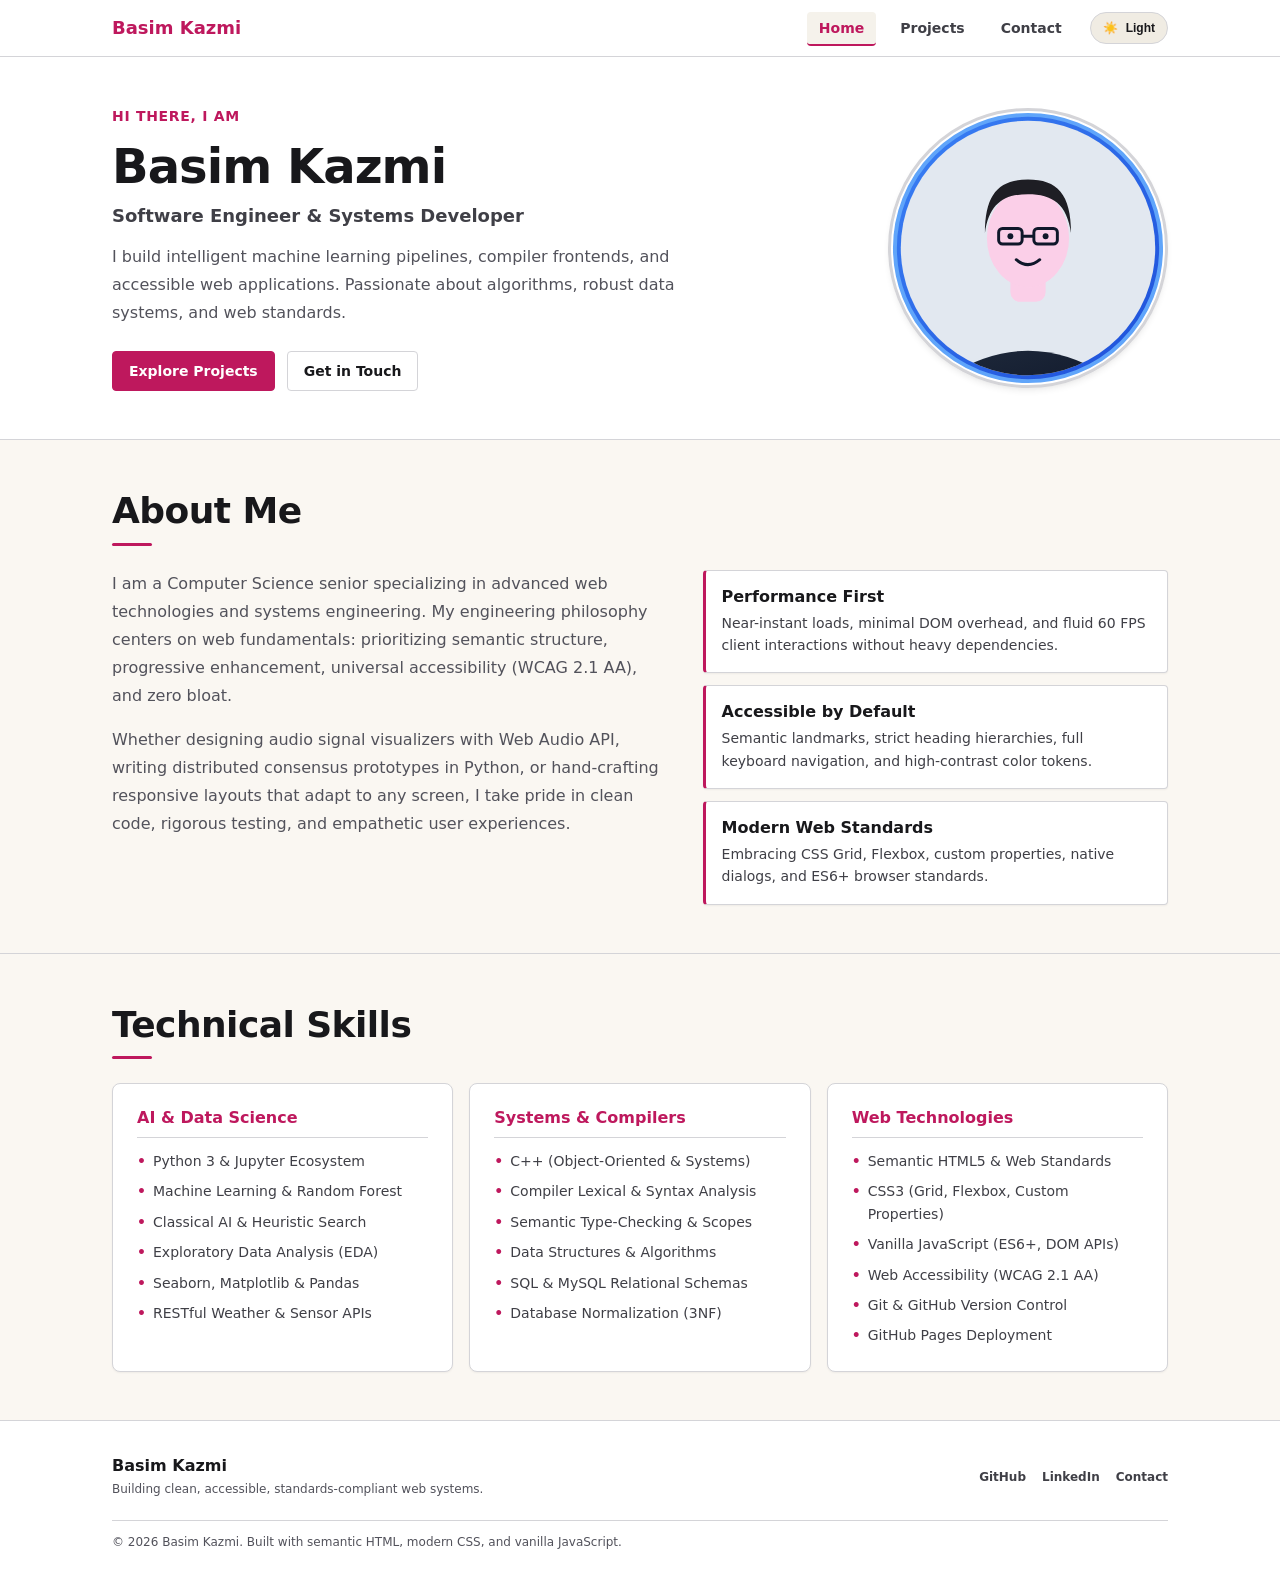
==== commit 5181b1a7: "chore: save updated files and sync latest project state" ====
--- a/index.html
+++ b/index.html
@@ -7,6 +7,7 @@
   <title>Basim Kazmi | Full-Stack Web Developer Portfolio</title>
   <link rel="stylesheet" href="css/styles.css">
   <script>
+    /* Immediate theme check to prevent flash of wrong theme (FOUC) */
     (function() {
       var saved = localStorage.getItem('theme');
       var prefersDark = window.matchMedia && window.matchMedia('(prefers-color-scheme: dark)').matches;
@@ -39,6 +40,7 @@
   </header>
 
   <main id="main-content" class="main-content">
+    <!-- Hero Section -->
     <section class="hero-section" aria-labelledby="hero-title">
       <div class="hero-container">
         <div class="hero-content">
@@ -54,41 +56,43 @@
           </div>
         </div>
         <div class="hero-media">
-          <img src="assets/images/profile.svg" alt="Portrait illustration of Basim Kazmi" class="profile-image" width="280" height="280" loading="eager">
+          <img src="assets/images/profile.svg" alt="Portrait illustration of Basim Kazmi wearing glasses and smiling" class="profile-image" width="280" height="280" loading="eager">
         </div>
       </div>
     </section>
 
+    <!-- About Me Section -->
     <section class="about-section" aria-labelledby="about-heading">
       <div class="section-container">
         <h2 id="about-heading" class="section-title">About Me</h2>
         <div class="about-grid">
           <div class="about-text">
             <p>
-              I am a Computer Science student focused on software engineering, intelligent systems, and web technologies. My approach emphasizes solid fundamentals: clean architecture, accessibility (WCAG 2.1 AA), and high performance without unnecessary bloat.
+              I am a Computer Science senior specializing in advanced web technologies and systems engineering. My engineering philosophy centers on web fundamentals: prioritizing semantic structure, progressive enhancement, universal accessibility (WCAG 2.1 AA), and zero bloat.
             </p>
             <p>
-              From training predictive machine learning pipelines to designing compiler syntax and semantic analyzers, I value well-structured code, comprehensive testing, and intuitive interfaces.
+              Whether designing audio signal visualizers with Web Audio API, writing distributed consensus prototypes in Python, or hand-crafting responsive layouts that adapt to any screen, I take pride in clean code, rigorous testing, and empathetic user experiences.
             </p>
           </div>
           <div class="about-highlights">
             <article class="highlight-card">
               <h3 class="highlight-title">Performance First</h3>
-              <p class="highlight-desc">Fast page loads, minimal DOM overhead, and lightweight responsive layouts.</p>
+              <p class="highlight-desc">Near-instant loads, minimal DOM overhead, and fluid 60 FPS client interactions without heavy dependencies.</p>
             </article>
             <article class="highlight-card">
               <h3 class="highlight-title">Accessible by Default</h3>
-              <p class="highlight-desc">Semantic HTML landmarks, clear heading hierarchy, keyboard navigation, and high-contrast color tokens.</p>
+              <p class="highlight-desc">Semantic landmarks, strict heading hierarchies, full keyboard navigation, and high-contrast color tokens.</p>
             </article>
             <article class="highlight-card">
               <h3 class="highlight-title">Modern Web Standards</h3>
-              <p class="highlight-desc">Hand-written CSS Grid and Flexbox, native dialog elements, and vanilla ES6+ JavaScript.</p>
+              <p class="highlight-desc">Embracing CSS Grid, Flexbox, custom properties, native dialogs, and ES6+ browser standards.</p>
             </article>
           </div>
         </div>
       </div>
     </section>
 
+    <!-- Skills Section -->
     <section class="skills-section" aria-labelledby="skills-heading">
       <div class="section-container">
         <h2 id="skills-heading" class="section-title">Technical Skills</h2>
@@ -139,7 +143,7 @@
       </div>
       <nav class="footer-nav" aria-label="Social and External Links">
         <ul class="footer-links">
-          <li><a href="https://github.com/BasimKazmi" target="_blank" rel="noopener noreferrer" class="footer-link">GitHub</a></li>
+          <li><a href="https://github.com" target="_blank" rel="noopener noreferrer" class="footer-link">GitHub</a></li>
           <li><a href="https://linkedin.com" target="_blank" rel="noopener noreferrer" class="footer-link">LinkedIn</a></li>
           <li><a href="contact.html" class="footer-link">Contact</a></li>
         </ul>
--- a/css/styles.css
+++ b/css/styles.css
@@ -1,4 +1,12 @@
-/* Reset */
+/* ==========================================================================
+   CS-554 Assignment 1: Responsive Developer Portfolio
+   Single Shared Stylesheet: Mobile-First, Accessible, Theme-Aware
+   Theme: Cream (#faf7f2), Silver (#d4d4d8), and Magenta (#be185d / #f472b6)
+   ========================================================================== */
+
+/* --------------------------------------------------------------------------
+   1. CSS Reset & Box Sizing
+   -------------------------------------------------------------------------- */
 *, *::before, *::after {
   box-sizing: border-box;
 }
@@ -14,57 +22,63 @@
   -webkit-text-size-adjust: 100%;
 }
 
-/* Theme Tokens: Cream, Silver, Magenta */
+/* --------------------------------------------------------------------------
+   2. Design Tokens & CSS Custom Properties (:root / Light Theme)
+   Palette: Cream (#faf7f2), Silver (#d4d4d8), Magenta (#be185d)
+   -------------------------------------------------------------------------- */
 :root {
-  --color-bg: #faf7f2;
-  --color-surface: #ffffff;
-  --color-surface-hover: #f5f2eb;
-  --color-surface-muted: #f0ece3;
-  --color-border: #d4d4d8;
-  --color-border-hover: #a1a1aa;
-
-  --color-text: #18181b;
-  --color-text-muted: #3f3f46;
-  --color-text-subtle: #52525b;
-
-  --color-primary: #be185d;
-  --color-primary-hover: #9d174d;
-  --color-primary-contrast: #ffffff;
-
-  --color-secondary: #27272a;
+  /* Color Palette - Light Mode */
+  --color-bg: #faf7f2;               /* Soft Cream background */
+  --color-surface: #ffffff;          /* Clean white surface */
+  --color-surface-hover: #f5f2eb;    /* Cream tinted hover */
+  --color-surface-muted: #f0ece3;    /* Muted cream */
+  --color-border: #d4d4d8;           /* Silver border */
+  --color-border-hover: #a1a1aa;     /* Darker silver hover */
+
+  --color-text: #18181b;             /* Deep charcoal: 14.8:1 contrast on #faf7f2 (Passes AAA) */
+  --color-text-muted: #3f3f46;       /* Muted charcoal: 8.5:1 contrast on #faf7f2 (Passes AAA) */
+  --color-text-subtle: #52525b;      /* Subtle charcoal: 5.6:1 contrast on #faf7f2 (Passes AA) */
+
+  --color-primary: #be185d;          /* Deep Magenta: 5.1:1 contrast on #faf7f2 (Passes AA) */
+  --color-primary-hover: #9d174d;    /* Darker Magenta */
+  --color-primary-contrast: #ffffff; /* White text on Magenta */
+
+  --color-secondary: #27272a;        /* Neutral dark button */
   --color-secondary-hover: #3f3f46;
   --color-secondary-contrast: #ffffff;
 
-  --color-badge-bg: #fdf2f8;
-  --color-badge-text: #9d174d;
-  --color-badge-border: #fbcfe8;
-
-  --color-focus: #be185d;
+  --color-badge-bg: #fdf2f8;         /* Soft magenta tint */
+  --color-badge-text: #9d174d;       /* High-contrast magenta text */
+  --color-badge-border: #fbcfe8;     /* Light magenta border */
+
+  --color-focus: #be185d;            /* Magenta focus ring */
   --color-focus-ring: rgba(190, 24, 93, 0.35);
 
-  --color-error: #b91c1c;
+  --color-error: #b91c1c;            /* Error red */
   --color-error-bg: #fef2f2;
   --color-error-border: #fca5a5;
 
-  --color-success: #15803d;
+  --color-success: #15803d;          /* Success green */
   --color-success-bg: #f0fdf4;
   --color-success-border: #86efac;
 
+  /* Typography Scale */
   --font-family-base: system-ui, -apple-system, BlinkMacSystemFont, 'Segoe UI', Roboto, Helvetica, Arial, sans-serif;
   --font-family-mono: ui-monospace, SFMono-Regular, Menlo, Monaco, Consolas, monospace;
 
-  --font-size-xs: 0.75rem;
-  --font-size-sm: 0.875rem;
-  --font-size-md: 1rem;
-  --font-size-lg: 1.125rem;
-  --font-size-xl: 1.25rem;
-  --font-size-2xl: 1.5rem;
-  --font-size-3xl: 1.875rem;
+  --font-size-xs: 0.75rem;    /* 12px */
+  --font-size-sm: 0.875rem;   /* 14px */
+  --font-size-md: 1rem;       /* 16px */
+  --font-size-lg: 1.125rem;   /* 18px */
+  --font-size-xl: 1.25rem;    /* 20px */
+  --font-size-2xl: 1.5rem;    /* 24px */
+  --font-size-3xl: 1.875rem;  /* 30px */
 
   --line-height-tight: 1.3;
   --line-height-normal: 1.6;
   --line-height-relaxed: 1.75;
 
+  /* Spacing Scale */
   --space-2xs: 0.25rem;
   --space-xs: 0.5rem;
   --space-sm: 0.75rem;
@@ -73,35 +87,42 @@
   --space-xl: 2rem;
   --space-2xl: 3rem;
 
+  /* Border Radii */
   --radius-sm: 4px;
   --radius-md: 8px;
   --radius-lg: 12px;
   --radius-full: 9999px;
 
+  /* Clean, Beginner-Friendly Borders and Shadows */
   --shadow-sm: 0 1px 2px rgba(0, 0, 0, 0.05);
   --shadow-md: 0 4px 6px -1px rgba(0, 0, 0, 0.07), 0 2px 4px -2px rgba(0, 0, 0, 0.04);
   --shadow-lg: 0 8px 12px -2px rgba(0, 0, 0, 0.08);
 
+  /* Transitions */
   --transition-fast: 150ms ease;
   --transition-normal: 200ms ease;
+
+  /* Layout */
   --container-max: 1120px;
 }
 
-/* Dark Theme */
+/* --------------------------------------------------------------------------
+   3. Dark Mode Theme Tokens (Silver & Bright Magenta #f472b6)
+   -------------------------------------------------------------------------- */
 @media (prefers-color-scheme: dark) {
   :root:not([data-theme="light"]) {
-    --color-bg: #18181b;
-    --color-surface: #27272a;
+    --color-bg: #18181b;             /* Dark charcoal */
+    --color-surface: #27272a;        /* Card surface */
     --color-surface-hover: #323238;
     --color-surface-muted: #2e2e33;
-    --color-border: #3f3f46;
+    --color-border: #3f3f46;         /* Silver dark border */
     --color-border-hover: #52525b;
 
-    --color-text: #fafafa;
-    --color-text-muted: #d4d4d8;
+    --color-text: #fafafa;           /* 13.5:1 contrast on #27272a (Passes AAA) */
+    --color-text-muted: #d4d4d8;     /* Silver text */
     --color-text-subtle: #a1a1aa;
 
-    --color-primary: #f472b6;
+    --color-primary: #f472b6;        /* Bright Magenta: 6.8:1 contrast on #18181b */
     --color-primary-hover: #f9a8d4;
     --color-primary-contrast: #18181b;
 
@@ -109,8 +130,8 @@
     --color-secondary-hover: #e4e4e7;
     --color-secondary-contrast: #18181b;
 
-    --color-badge-bg: #500724;
-    --color-badge-text: #fbcfe8;
+    --color-badge-bg: #500724;       /* Deep magenta */
+    --color-badge-text: #fbcfe8;     /* Light magenta */
     --color-badge-border: #831843;
 
     --color-focus: #f472b6;
@@ -130,6 +151,7 @@
   }
 }
 
+/* Explicit data-theme="dark" override */
 [data-theme="dark"] {
   --color-bg: #18181b;
   --color-surface: #27272a;
@@ -170,6 +192,7 @@
   --shadow-lg: 0 8px 12px rgba(0, 0, 0, 0.4);
 }
 
+/* Explicit data-theme="light" override */
 [data-theme="light"] {
   --color-bg: #faf7f2;
   --color-surface: #ffffff;
@@ -210,7 +233,9 @@
   --shadow-lg: 0 8px 12px -2px rgba(0, 0, 0, 0.08);
 }
 
-/* Base Styles */
+/* --------------------------------------------------------------------------
+   4. Global Base Styles
+   -------------------------------------------------------------------------- */
 body {
   font-family: var(--font-family-base);
   font-size: var(--font-size-md);
@@ -224,6 +249,7 @@
   overflow-x: hidden;
 }
 
+/* Skip link for keyboard accessibility */
 .skip-link {
   position: absolute;
   top: -100px;
@@ -244,17 +270,20 @@
   outline-offset: 3px;
 }
 
+/* Focus Visible */
 :focus-visible {
   outline: 3px solid var(--color-focus);
   outline-offset: 2px;
 }
 
+/* Media Elements */
 img, svg {
   max-width: 100%;
   height: auto;
   display: block;
 }
 
+/* Headings */
 h1, h2, h3, h4, h5, h6 {
   color: var(--color-text);
   line-height: var(--line-height-tight);
@@ -272,6 +301,7 @@
   letter-spacing: -0.015em;
 }
 
+/* Layout Containers */
 .section-container,
 .header-container,
 .footer-container {
@@ -297,7 +327,9 @@
   width: 100%;
 }
 
-/* Header & Nav */
+/* --------------------------------------------------------------------------
+   5. Site Header & Navigation (Flexbox)
+   -------------------------------------------------------------------------- */
 .site-header {
   background-color: var(--color-surface);
   border-bottom: 1px solid var(--color-border);
@@ -372,6 +404,7 @@
   border-bottom: 2px solid var(--color-primary);
 }
 
+/* Theme Toggle Button */
 .theme-toggle-btn {
   display: inline-flex;
   align-items: center;
@@ -392,7 +425,9 @@
   border-color: var(--color-border-hover);
 }
 
-/* Buttons & Badges */
+/* --------------------------------------------------------------------------
+   6. Buttons & Shared Components
+   -------------------------------------------------------------------------- */
 .btn {
   display: inline-flex;
   align-items: center;
@@ -435,6 +470,7 @@
   padding: 0.35rem 0.65rem;
 }
 
+/* Tech Badges */
 .tech-badge-list {
   display: flex;
   flex-wrap: wrap;
@@ -453,7 +489,9 @@
   border-radius: var(--radius-sm);
 }
 
-/* Hero Section */
+/* --------------------------------------------------------------------------
+   7. Home Page (`index.html`) Layout
+   -------------------------------------------------------------------------- */
 .hero-section {
   padding-top: var(--space-2xl);
   padding-bottom: var(--space-2xl);
@@ -663,7 +701,9 @@
   font-weight: bold;
 }
 
-/* Projects Page */
+/* --------------------------------------------------------------------------
+   8. Projects Page (`projects.html`) Layout
+   -------------------------------------------------------------------------- */
 .page-header-section {
   padding-top: var(--space-xl);
   padding-bottom: var(--space-lg);
@@ -679,6 +719,7 @@
   line-height: var(--line-height-relaxed);
 }
 
+/* Filter Controls */
 .filters-section {
   padding-top: var(--space-lg);
   padding-bottom: var(--space-sm);
@@ -732,6 +773,7 @@
   border-color: var(--color-focus);
 }
 
+/* Live Status Region */
 .projects-status {
   margin-top: var(--space-sm);
   font-size: var(--font-size-xs);
@@ -739,11 +781,13 @@
   color: var(--color-text-muted);
 }
 
+/* Projects Display Section & Grid */
 .projects-display-section {
   padding-top: var(--space-md);
   padding-bottom: var(--space-2xl);
 }
 
+/* Mobile-First Project Cards Grid: 1 col < 640px, 2 cols >= 640px, 3 cols >= 1024px */
 .projects-grid {
   display: grid;
   grid-template-columns: 1fr;
@@ -762,6 +806,7 @@
   }
 }
 
+/* Project Card */
 .project-card {
   background-color: var(--color-surface);
   border: 1px solid var(--color-border);
@@ -818,6 +863,7 @@
   margin-top: auto;
 }
 
+/* Empty State */
 .empty-state {
   text-align: center;
   padding: var(--space-2xl) var(--space-md);
@@ -839,7 +885,9 @@
   color: var(--color-text-subtle);
 }
 
-/* Modal Dialog */
+/* --------------------------------------------------------------------------
+   9. Bonus Project Modal (<dialog>)
+   -------------------------------------------------------------------------- */
 .project-modal {
   margin: auto;
   padding: 0;
@@ -960,7 +1008,9 @@
   justify-content: flex-end;
 }
 
-/* Contact Form */
+/* --------------------------------------------------------------------------
+   10. Contact Page (`contact.html`) Form Layout & Validation
+   -------------------------------------------------------------------------- */
 .contact-section {
   padding-top: var(--space-xl);
   padding-bottom: var(--space-2xl);
@@ -1031,6 +1081,7 @@
   border-color: var(--color-focus);
 }
 
+/* Invalid State */
 .form-input[aria-invalid="true"],
 .form-select[aria-invalid="true"],
 .form-textarea[aria-invalid="true"] {
@@ -1038,6 +1089,7 @@
   background-color: var(--color-error-bg);
 }
 
+/* Radio Fieldset */
 .form-fieldset {
   border: 1px solid var(--color-border);
   border-radius: var(--radius-sm);
@@ -1087,6 +1139,7 @@
   min-height: 1rem;
 }
 
+/* Status / Confirmation Banner */
 .form-status {
   padding: var(--space-sm) var(--space-md);
   border-radius: var(--radius-sm);
@@ -1121,7 +1174,9 @@
   }
 }
 
-/* Footer */
+/* --------------------------------------------------------------------------
+   11. Site Footer
+   -------------------------------------------------------------------------- */
 .site-footer {
   background-color: var(--color-surface);
   border-top: 1px solid var(--color-border);
@@ -1200,7 +1255,9 @@
   color: var(--color-text-subtle);
 }
 
-/* Reduced Motion */
+/* --------------------------------------------------------------------------
+   12. Accessibility: Reduced Motion
+   -------------------------------------------------------------------------- */
 @media (prefers-reduced-motion: reduce) {
   *, *::before, *::after {
     animation-duration: 0.01ms !important;
